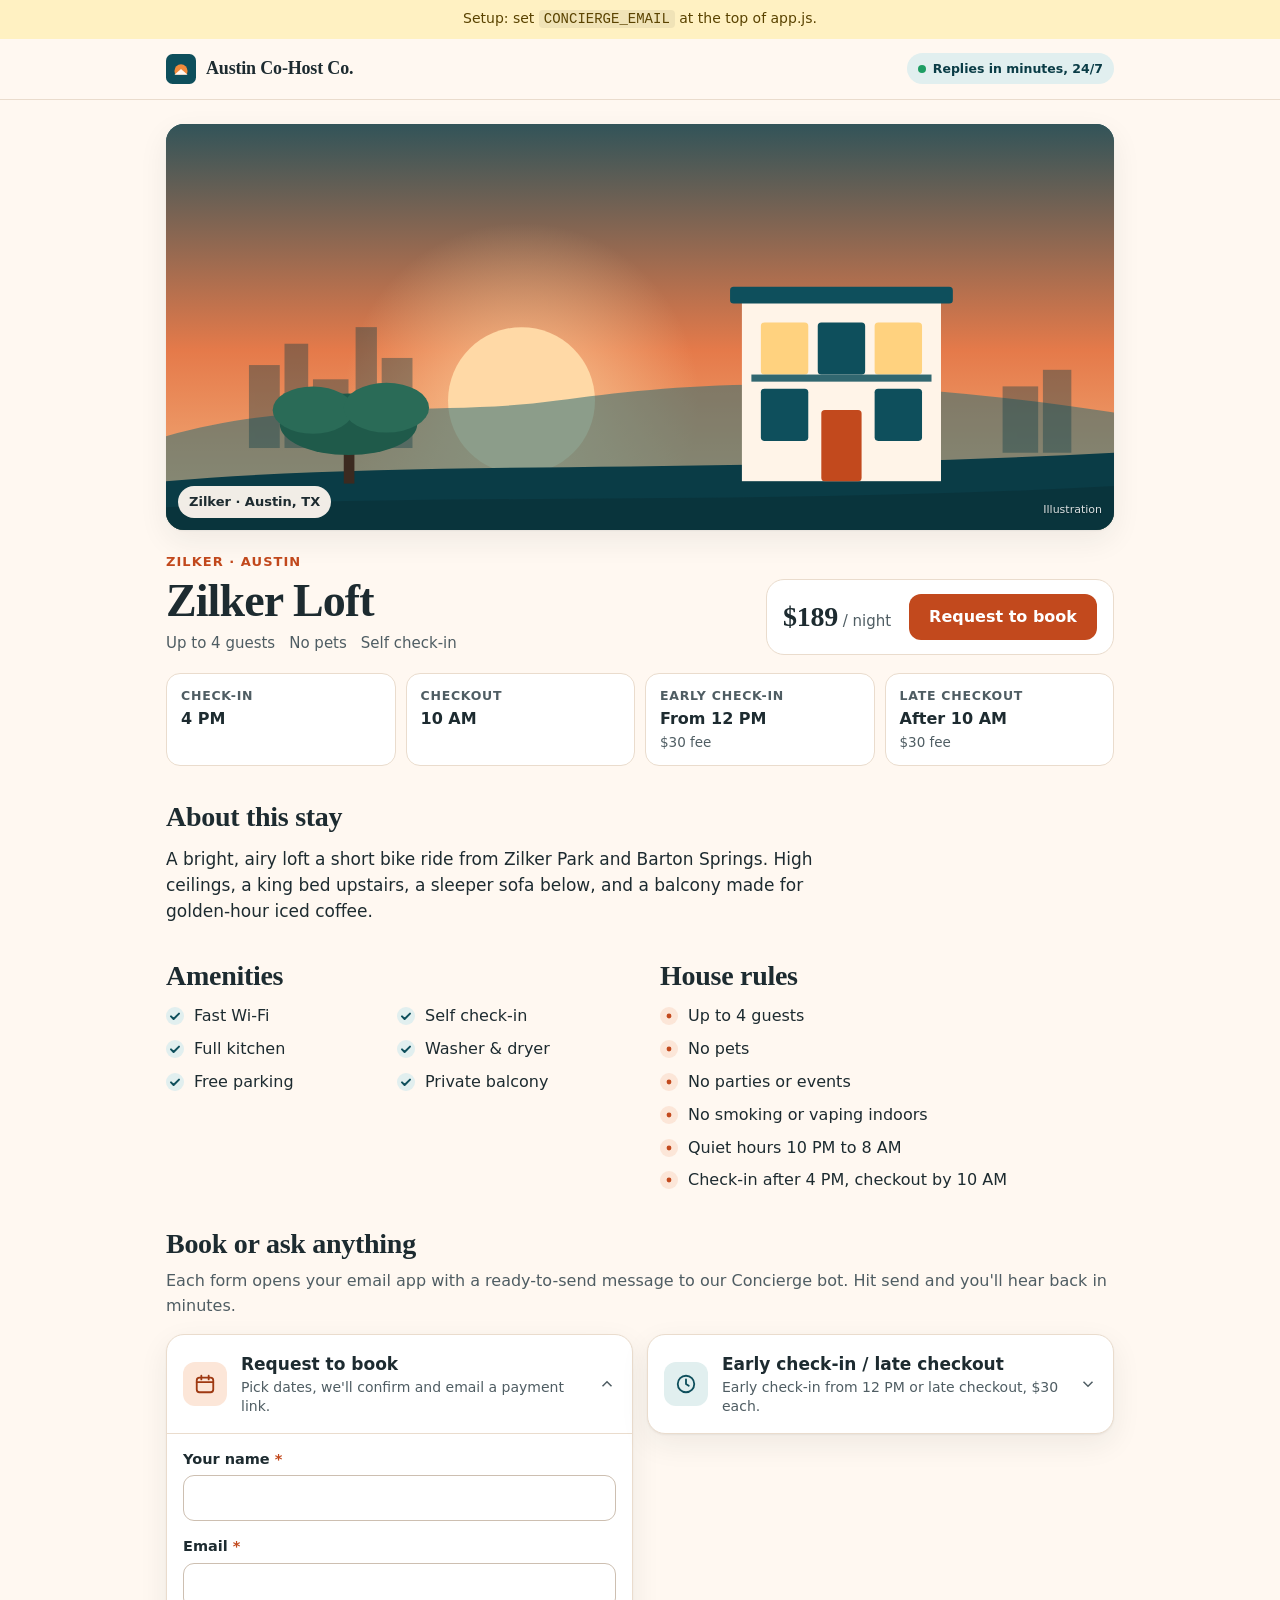
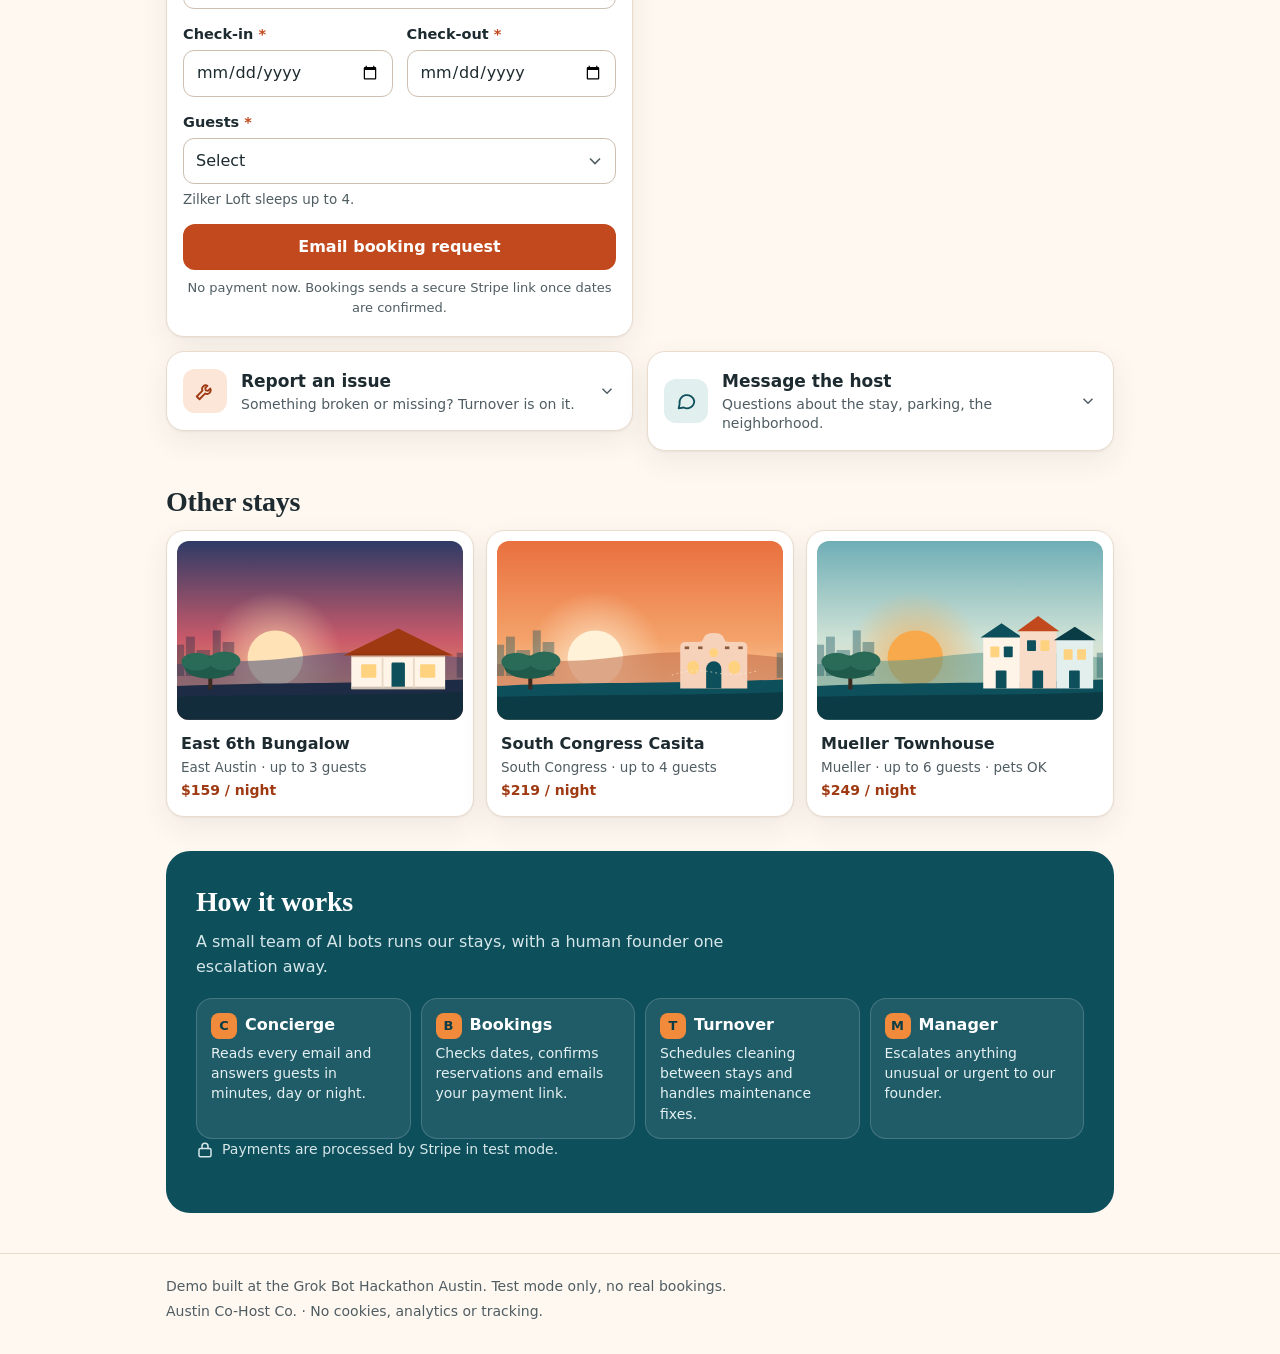
==== index.html @ 4f382292 "Austin Co-Host Co. booking site" ====
<!doctype html>
<html lang="en">
<head>
<meta charset="utf-8">
<meta name="viewport" content="width=device-width, initial-scale=1, viewport-fit=cover">
<title>Austin Co-Host Co.</title>
<meta name="description" content="Book a short-term stay in Austin directly with Austin Co-Host Co. Our bots reply in minutes, 24/7.">
<meta name="theme-color" content="#0E4F5C">
<meta name="referrer" content="no-referrer">
<link rel="icon" href="data:image/svg+xml,%3Csvg xmlns='http://www.w3.org/2000/svg' viewBox='0 0 64 64'%3E%3Crect width='64' height='64' rx='14' fill='%230E4F5C'/%3E%3Ccircle cx='32' cy='36' r='14' fill='%23F28A3B'/%3E%3Cpath d='M12 44h40v8H12z' fill='%230E4F5C'/%3E%3Cpath d='M18 44l14-12 14 12z' fill='%23FFF8F1'/%3E%3C/svg%3E">
<link rel="stylesheet" href="styles.css">
</head>
<body>
<a class="skip" href="#actions">Skip to booking forms</a>
<div id="setup-banner" class="setup" hidden></div>

<header class="site-header">
  <div class="wrap">
    <a class="brand" href="./" aria-label="Austin Co-Host Co. home">
      <svg width="30" height="30" viewBox="0 0 64 64" aria-hidden="true"><rect width="64" height="64" rx="14" fill="#0E4F5C"/><circle cx="32" cy="36" r="14" fill="#F28A3B"/><path d="M12 44h40v8H12z" fill="#0E4F5C"/><path d="M18 44l14-12 14 12z" fill="#FFF8F1"/></svg>
      <span class="brand-name" data-brand>Austin Co-Host Co.</span>
    </a>
    <span class="badge"><span class="dot" aria-hidden="true"></span>Replies in minutes, 24/7</span>
  </div>
</header>

<main id="main" class="wrap">
  <noscript><p class="setup">This booking site needs JavaScript to build your email. You can also email the Concierge directly.</p></noscript>

  <div class="hero" id="hero"></div>

  <div class="listing-head">
    <div>
      <p class="eyebrow" id="eyebrow"></p>
      <h1 id="title"></h1>
      <ul class="meta" id="meta"></ul>
    </div>
    <div class="price-row">
      <span class="price"><strong id="price"></strong> / night</span>
      <a class="btn btn-primary" href="#book" data-open="book">Request to book</a>
    </div>
  </div>

  <dl class="facts" id="facts"></dl>

  <section aria-labelledby="about-h">
    <h2 id="about-h">About this stay</h2>
    <p class="lede" id="description"></p>
  </section>

  <section class="two-col">
    <div>
      <h2>Amenities</h2>
      <ul class="ticks amenities" id="amenities"></ul>
    </div>
    <div>
      <h2>House rules</h2>
      <ul class="ticks rules" id="rules"></ul>
    </div>
  </section>

  <section id="actions" aria-labelledby="actions-h">
    <h2 id="actions-h">Book or ask anything</h2>
    <p class="actions-intro">Each form opens your email app with a ready-to-send message to our Concierge bot. Hit send and you'll hear back in minutes.</p>

    <div class="actions">
      <!-- a. Request to book -->
      <details class="card" id="book" open>
        <summary>
          <span class="card-icon" aria-hidden="true"><svg width="22" height="22" viewBox="0 0 24 24" fill="none" stroke="currentColor" stroke-width="2" stroke-linecap="round" stroke-linejoin="round"><rect x="3" y="5" width="18" height="16" rx="3"/><path d="M3 10h18M8 3v4M16 3v4"/></svg></span>
          <span><span class="card-title">Request to book</span><span class="card-sub">Pick dates, we'll confirm and email a payment link.</span></span>
          <svg class="chev" width="18" height="18" viewBox="0 0 24 24" fill="none" stroke="currentColor" stroke-width="2" aria-hidden="true"><path d="M6 9l6 6 6-6"/></svg>
        </summary>
        <div class="card-body">
          <form id="form-book" novalidate data-kind="book">
            <div class="field">
              <label for="book-name">Your name <span class="req" aria-hidden="true">*</span></label>
              <input id="book-name" name="name" type="text" autocomplete="name" maxlength="80" required aria-describedby="book-name-err">
              <p class="error" id="book-name-err" aria-live="polite"></p>
            </div>
            <div class="field">
              <label for="book-email">Email <span class="req" aria-hidden="true">*</span></label>
              <input id="book-email" name="email" type="email" autocomplete="email" inputmode="email" maxlength="120" required aria-describedby="book-email-err">
              <p class="error" id="book-email-err" aria-live="polite"></p>
            </div>
            <div class="row">
              <div class="field">
                <label for="book-in">Check-in <span class="req" aria-hidden="true">*</span></label>
                <input id="book-in" name="checkin" type="date" required aria-describedby="book-in-err">
                <p class="error" id="book-in-err" aria-live="polite"></p>
              </div>
              <div class="field">
                <label for="book-out">Check-out <span class="req" aria-hidden="true">*</span></label>
                <input id="book-out" name="checkout" type="date" required aria-describedby="book-out-err">
                <p class="error" id="book-out-err" aria-live="polite"></p>
              </div>
            </div>
            <div class="field">
              <label for="book-guests">Guests <span class="req" aria-hidden="true">*</span></label>
              <select id="book-guests" name="guests" required aria-describedby="book-guests-hint book-guests-err"></select>
              <p class="hint" id="book-guests-hint"></p>
              <p class="error" id="book-guests-err" aria-live="polite"></p>
            </div>
            <p class="estimate" id="book-estimate" aria-live="polite"></p>
            <div class="form-foot">
              <button class="btn btn-primary" type="submit">Email booking request</button>
              <p class="small-print">No payment now. Bookings sends a secure Stripe link once dates are confirmed.</p>
            </div>
          </form>
        </div>
      </details>

      <!-- b. Early check-in / late checkout -->
      <details class="card" id="times">
        <summary>
          <span class="card-icon teal" aria-hidden="true"><svg width="22" height="22" viewBox="0 0 24 24" fill="none" stroke="currentColor" stroke-width="2" stroke-linecap="round" stroke-linejoin="round"><circle cx="12" cy="12" r="9"/><path d="M12 7v5l3 2"/></svg></span>
          <span><span class="card-title">Early check-in / late checkout</span><span class="card-sub" id="times-sub">Arrive early or leave late for a small fee.</span></span>
          <svg class="chev" width="18" height="18" viewBox="0 0 24 24" fill="none" stroke="currentColor" stroke-width="2" aria-hidden="true"><path d="M6 9l6 6 6-6"/></svg>
        </summary>
        <div class="card-body">
          <form id="form-times" novalidate data-kind="times">
            <div class="field">
              <label for="times-name">Your name <span class="req" aria-hidden="true">*</span></label>
              <input id="times-name" name="name" type="text" autocomplete="name" maxlength="80" required aria-describedby="times-name-err">
              <p class="error" id="times-name-err" aria-live="polite"></p>
            </div>
            <div class="field">
              <label for="times-email">Email <span class="req" aria-hidden="true">*</span></label>
              <input id="times-email" name="email" type="email" autocomplete="email" inputmode="email" maxlength="120" required aria-describedby="times-email-err">
              <p class="error" id="times-email-err" aria-live="polite"></p>
            </div>
            <fieldset id="times-type" aria-describedby="times-type-err">
              <legend>Request <span class="req" aria-hidden="true">*</span></legend>
              <div class="choices">
                <label class="choice"><input type="radio" name="type" value="early"><span>Early check-in</span></label>
                <label class="choice"><input type="radio" name="type" value="late"><span>Late checkout</span></label>
              </div>
              <p class="error" id="times-type-err" aria-live="polite"></p>
            </fieldset>
            <div class="row">
              <div class="field">
                <label for="times-date">Date <span class="req" aria-hidden="true">*</span></label>
                <input id="times-date" name="date" type="date" required aria-describedby="times-date-err">
                <p class="error" id="times-date-err" aria-live="polite"></p>
              </div>
              <div class="field">
                <label for="times-time">Desired time <span class="req" aria-hidden="true">*</span></label>
                <input id="times-time" name="time" type="time" step="900" required aria-describedby="times-time-hint times-time-err">
                <p class="error" id="times-time-err" aria-live="polite"></p>
              </div>
            </div>
            <p class="hint" id="times-time-hint"></p>
            <div class="form-foot">
              <button class="btn btn-primary" type="submit">Email time request</button>
            </div>
          </form>
        </div>
      </details>

      <!-- c. Report an issue -->
      <details class="card" id="issue">
        <summary>
          <span class="card-icon" aria-hidden="true"><svg width="22" height="22" viewBox="0 0 24 24" fill="none" stroke="currentColor" stroke-width="2" stroke-linecap="round" stroke-linejoin="round"><path d="M14.7 6.3a4 4 0 0 0-5.4 5.4L3 18l3 3 6.3-6.3a4 4 0 0 0 5.4-5.4l-2.5 2.5-2.4-.6-.6-2.4z"/></svg></span>
          <span><span class="card-title">Report an issue</span><span class="card-sub">Something broken or missing? Turnover is on it.</span></span>
          <svg class="chev" width="18" height="18" viewBox="0 0 24 24" fill="none" stroke="currentColor" stroke-width="2" aria-hidden="true"><path d="M6 9l6 6 6-6"/></svg>
        </summary>
        <div class="card-body">
          <form id="form-issue" novalidate data-kind="issue">
            <div class="field">
              <label for="issue-name">Your name <span class="req" aria-hidden="true">*</span></label>
              <input id="issue-name" name="name" type="text" autocomplete="name" maxlength="80" required aria-describedby="issue-name-err">
              <p class="error" id="issue-name-err" aria-live="polite"></p>
            </div>
            <div class="field">
              <label for="issue-email">Email <span class="req" aria-hidden="true">*</span></label>
              <input id="issue-email" name="email" type="email" autocomplete="email" inputmode="email" maxlength="120" required aria-describedby="issue-email-err">
              <p class="error" id="issue-email-err" aria-live="polite"></p>
            </div>
            <div class="field">
              <label for="issue-what">What's wrong? <span class="req" aria-hidden="true">*</span></label>
              <textarea id="issue-what" name="what" maxlength="800" required aria-describedby="issue-what-err"></textarea>
              <p class="error" id="issue-what-err" aria-live="polite"></p>
            </div>
            <fieldset id="issue-urgent" aria-describedby="issue-urgent-hint issue-urgent-err">
              <legend>Is it urgent? <span class="req" aria-hidden="true">*</span></legend>
              <div class="choices">
                <label class="choice"><input type="radio" name="urgent" value="Yes"><span>Yes, urgent</span></label>
                <label class="choice"><input type="radio" name="urgent" value="No"><span>No, it can wait</span></label>
              </div>
              <p class="hint" id="issue-urgent-hint">Urgent issues are escalated to a human right away. For emergencies, call 911.</p>
              <p class="error" id="issue-urgent-err" aria-live="polite"></p>
            </fieldset>
            <div class="form-foot">
              <button class="btn btn-primary" type="submit">Email issue report</button>
            </div>
          </form>
        </div>
      </details>

      <!-- d. Message the host -->
      <details class="card" id="message">
        <summary>
          <span class="card-icon teal" aria-hidden="true"><svg width="22" height="22" viewBox="0 0 24 24" fill="none" stroke="currentColor" stroke-width="2" stroke-linecap="round" stroke-linejoin="round"><path d="M21 12a8 8 0 0 1-11.6 7.1L4 20l1-4.6A8 8 0 1 1 21 12z"/></svg></span>
          <span><span class="card-title">Message the host</span><span class="card-sub">Questions about the stay, parking, the neighborhood.</span></span>
          <svg class="chev" width="18" height="18" viewBox="0 0 24 24" fill="none" stroke="currentColor" stroke-width="2" aria-hidden="true"><path d="M6 9l6 6 6-6"/></svg>
        </summary>
        <div class="card-body">
          <form id="form-message" novalidate data-kind="message">
            <div class="field">
              <label for="msg-name">Your name <span class="req" aria-hidden="true">*</span></label>
              <input id="msg-name" name="name" type="text" autocomplete="name" maxlength="80" required aria-describedby="msg-name-err">
              <p class="error" id="msg-name-err" aria-live="polite"></p>
            </div>
            <div class="field">
              <label for="msg-email">Email <span class="req" aria-hidden="true">*</span></label>
              <input id="msg-email" name="email" type="email" autocomplete="email" inputmode="email" maxlength="120" required aria-describedby="msg-email-err">
              <p class="error" id="msg-email-err" aria-live="polite"></p>
            </div>
            <div class="field">
              <label for="msg-text">Message <span class="req" aria-hidden="true">*</span></label>
              <textarea id="msg-text" name="message" maxlength="800" required aria-describedby="msg-text-err"></textarea>
              <p class="error" id="msg-text-err" aria-live="polite"></p>
            </div>
            <div class="form-foot">
              <button class="btn btn-primary" type="submit">Email the host</button>
            </div>
          </form>
        </div>
      </details>
    </div>
  </section>

  <section aria-labelledby="stays-h">
    <h2 id="stays-h">Other stays</h2>
    <div class="stays" id="stays"></div>
  </section>

  <section class="how" aria-labelledby="how-h">
    <h2 id="how-h">How it works</h2>
    <p>A small team of AI bots runs our stays, with a human founder one escalation away.</p>
    <div class="bots">
      <div class="bot"><div class="bot-name"><i aria-hidden="true">C</i>Concierge</div><p>Reads every email and answers guests in minutes, day or night.</p></div>
      <div class="bot"><div class="bot-name"><i aria-hidden="true">B</i>Bookings</div><p>Checks dates, confirms reservations and emails your payment link.</p></div>
      <div class="bot"><div class="bot-name"><i aria-hidden="true">T</i>Turnover</div><p>Schedules cleaning between stays and handles maintenance fixes.</p></div>
      <div class="bot"><div class="bot-name"><i aria-hidden="true">M</i>Manager</div><p>Escalates anything unusual or urgent to our founder.</p></div>
    </div>
    <p class="stripe-note"><svg width="18" height="18" viewBox="0 0 24 24" fill="none" stroke="currentColor" stroke-width="2" stroke-linecap="round" aria-hidden="true"><rect x="4" y="10" width="16" height="11" rx="2"/><path d="M8 10V7a4 4 0 0 1 8 0v3"/></svg>Payments are processed by Stripe in test mode.</p>
  </section>
</main>

<footer>
  <div class="wrap">
    <p>Demo built at the Grok Bot Hackathon Austin. Test mode only, no real bookings.</p>
    <p><span data-brand>Austin Co-Host Co.</span> · No cookies, analytics or tracking.</p>
  </div>
</footer>

<script src="app.js"></script>
</body>
</html>
---- styles.css ----
:root {
  --cream: #FFF8F1;
  --paper: #FFFFFF;
  --ink: #1D2B30;
  --muted: #4F5D63;
  --line: #EADCCD;
  --orange: #C2491D;
  --orange-700: #9E3912;
  --orange-soft: #FCE6D8;
  --sun: #F28A3B;
  --teal: #0E4F5C;
  --teal-700: #0A3C46;
  --teal-soft: #E1EFEF;
  --ok: #1E7A4C;
  --err: #B3261E;
  --radius: 18px;
  --shadow: 0 1px 2px rgba(29,43,48,.06), 0 10px 30px rgba(29,43,48,.07);
  --serif: ui-serif, "Iowan Old Style", "Palatino Linotype", Palatino, Georgia, serif;
  --sans: system-ui, -apple-system, "Segoe UI", Roboto, "Helvetica Neue", Arial, sans-serif;
  color-scheme: light;
}
* { box-sizing: border-box; }
[hidden] { display: none !important; }
html { -webkit-text-size-adjust: 100%; scroll-behavior: smooth; }
@media (prefers-reduced-motion: reduce) { html { scroll-behavior: auto; } *, *::before, *::after { animation: none !important; transition: none !important; } }
body { margin: 0; background: var(--cream); color: var(--ink); font: 16px/1.55 var(--sans); }
a { color: var(--teal); text-underline-offset: 3px; }
a:hover { color: var(--teal-700); }
:focus-visible { outline: 3px solid var(--sun); outline-offset: 2px; border-radius: 6px; }
.wrap { max-width: 980px; margin: 0 auto; padding: 0 16px; }
.sr-only { position: absolute; width: 1px; height: 1px; padding: 0; margin: -1px; overflow: hidden; clip: rect(0,0,0,0); white-space: nowrap; border: 0; }
.skip { position: absolute; left: 12px; top: -60px; background: var(--teal); color: #fff; padding: 10px 14px; border-radius: 10px; z-index: 50; }
.skip:focus { top: 12px; color: #fff; }

/* Setup banner (only shows while CONCIERGE_EMAIL is the placeholder) */
.setup { background: #FFF1C2; color: #5A4300; font-size: 14px; padding: 8px 16px; text-align: center; }
.setup code { background: rgba(0,0,0,.06); padding: 1px 5px; border-radius: 4px; }

/* Header */
.site-header { position: sticky; top: 0; z-index: 20; background: rgba(255,248,241,.92); backdrop-filter: saturate(1.4) blur(10px); -webkit-backdrop-filter: saturate(1.4) blur(10px); border-bottom: 1px solid var(--line); }
.site-header .wrap { display: flex; align-items: center; justify-content: space-between; gap: 12px; min-height: 60px; }
.brand { display: flex; align-items: center; gap: 10px; text-decoration: none; color: var(--ink); font-family: var(--serif); font-weight: 700; font-size: 18px; letter-spacing: -.01em; }
.brand svg { flex: none; }
.badge { display: inline-flex; align-items: center; gap: 7px; white-space: nowrap; font-size: 12.5px; font-weight: 600; color: var(--teal-700); background: var(--teal-soft); border-radius: 999px; padding: 6px 11px; }
.badge .dot { width: 8px; height: 8px; border-radius: 50%; background: #1E9E63; box-shadow: 0 0 0 0 rgba(30,158,99,.5); animation: pulse 2s infinite; }
@keyframes pulse { 0% { box-shadow: 0 0 0 0 rgba(30,158,99,.5); } 70% { box-shadow: 0 0 0 7px rgba(30,158,99,0); } 100% { box-shadow: 0 0 0 0 rgba(30,158,99,0); } }
@media (max-width: 370px) { .brand-name { font-size: 16px; } .badge { font-size: 11.5px; padding: 5px 9px; } }
.brand-name { white-space: nowrap; }
@media (max-width: 420px) { .site-header .wrap { gap: 8px; } .brand { gap: 8px; font-size: 16px; } .brand svg { width: 26px; height: 26px; } .badge { font-size: 11.5px; padding: 5px 9px; gap: 6px; } }
@media (max-width: 350px) { .badge .dot { display: none; } .brand svg { display: none; } }

/* Hero */
.hero { margin-top: 16px; position: relative; border-radius: var(--radius); overflow: hidden; box-shadow: var(--shadow); aspect-ratio: 16 / 10; background: var(--teal); }
.hero svg { display: block; width: 100%; height: 100%; }
.hero-chip { position: absolute; left: 12px; bottom: 12px; background: rgba(255,248,241,.94); color: var(--ink); font-size: 13px; font-weight: 600; padding: 6px 11px; border-radius: 999px; }
.hero-note { position: absolute; right: 12px; bottom: 12px; color: #fff; font-size: 11px; opacity: .85; text-shadow: 0 1px 2px rgba(0,0,0,.4); }
@media (min-width: 760px) { .hero { aspect-ratio: 21 / 9; margin-top: 24px; } }

/* Listing */
.listing-head { display: grid; gap: 14px; margin: 22px 0 8px; }
.eyebrow { color: var(--orange); font-weight: 700; font-size: 13px; letter-spacing: .08em; text-transform: uppercase; margin: 0; }
h1 { font-family: var(--serif); font-size: clamp(30px, 7.2vw, 46px); line-height: 1.08; letter-spacing: -.02em; margin: 4px 0 6px; }
.meta { display: flex; flex-wrap: wrap; gap: 6px 14px; color: var(--muted); margin: 0; padding: 0; list-style: none; font-size: 15px; }
.meta li { display: inline-flex; align-items: center; gap: 6px; }
.price-row { display: flex; align-items: center; justify-content: space-between; gap: 12px; flex-wrap: wrap; background: var(--paper); border: 1px solid var(--line); border-radius: var(--radius); padding: 14px 16px; }
.price { font-size: 15px; color: var(--muted); }
.price strong { font-family: var(--serif); font-size: 28px; color: var(--ink); letter-spacing: -.01em; }
@media (min-width: 760px) { .listing-head { grid-template-columns: 1fr auto; align-items: end; } .price-row { gap: 18px; } }

.btn { display: inline-flex; align-items: center; justify-content: center; gap: 8px; min-height: 46px; padding: 0 18px; border-radius: 12px; border: 2px solid transparent; font: 600 16px/1 var(--sans); cursor: pointer; text-decoration: none; transition: transform .08s ease, background .15s ease; }
.btn:active { transform: translateY(1px); }
.btn-primary { background: var(--orange); color: #fff; }
.btn-primary:hover { background: var(--orange-700); color: #fff; }
.btn-teal { background: var(--teal); color: #fff; }
.btn-teal:hover { background: var(--teal-700); color: #fff; }
.btn-ghost { background: transparent; color: var(--teal); border-color: var(--teal); }
.btn-ghost:hover { background: var(--teal-soft); color: var(--teal-700); }
.btn-sm { min-height: 40px; font-size: 14.5px; padding: 0 14px; }

section { margin: 34px 0; }
h2 { font-family: var(--serif); font-size: clamp(22px, 5vw, 28px); letter-spacing: -.01em; line-height: 1.2; margin: 0 0 12px; }
.lede { font-size: 17px; margin: 0; max-width: 62ch; }

.facts { display: grid; grid-template-columns: repeat(2, minmax(0,1fr)); gap: 10px; margin: 18px 0 0; padding: 0; }
.fact { background: var(--paper); border: 1px solid var(--line); border-radius: 14px; padding: 12px 14px; }
.fact dt { font-size: 12.5px; color: var(--muted); text-transform: uppercase; letter-spacing: .06em; font-weight: 600; }
.fact dd { margin: 2px 0 0; font-weight: 700; font-size: 16px; }
.fact dd small { display: block; font-weight: 500; color: var(--muted); font-size: 13.5px; }
@media (min-width: 760px) { .facts { grid-template-columns: repeat(4, minmax(0,1fr)); } }

.two-col { display: grid; gap: 28px; }
@media (min-width: 760px) { .two-col { grid-template-columns: 1fr 1fr; gap: 40px; } }
.ticks { list-style: none; margin: 0; padding: 0; display: grid; gap: 8px; }
.ticks.amenities { grid-template-columns: 1fr 1fr; }
.ticks li { display: flex; gap: 10px; align-items: flex-start; }
.ticks li::before { content: ""; flex: none; width: 18px; height: 18px; margin-top: 3px; border-radius: 50%; background: var(--teal-soft) url("data:image/svg+xml,%3Csvg xmlns='http://www.w3.org/2000/svg' viewBox='0 0 18 18'%3E%3Cpath d='M5 9.4l2.6 2.6L13 6.6' fill='none' stroke='%230E4F5C' stroke-width='2' stroke-linecap='round' stroke-linejoin='round'/%3E%3C/svg%3E") center/18px no-repeat; }
.ticks.rules li::before { background: var(--orange-soft) url("data:image/svg+xml,%3Csvg xmlns='http://www.w3.org/2000/svg' viewBox='0 0 18 18'%3E%3Ccircle cx='9' cy='9' r='2.4' fill='%23C2491D'/%3E%3C/svg%3E") center/18px no-repeat; }

/* Action cards */
.actions-intro { margin: -4px 0 16px; color: var(--muted); }
.actions { display: grid; gap: 14px; align-items: start; }
@media (min-width: 760px) { .actions { grid-template-columns: 1fr 1fr; } }
.card { background: var(--paper); border: 1px solid var(--line); border-radius: var(--radius); box-shadow: var(--shadow); }
details.card > summary { list-style: none; cursor: pointer; display: flex; gap: 14px; align-items: center; padding: 16px; border-radius: var(--radius); }
details.card > summary::-webkit-details-marker { display: none; }
.card-icon { flex: none; width: 44px; height: 44px; border-radius: 12px; display: grid; place-items: center; background: var(--orange-soft); color: var(--orange-700); }
.card-icon.teal { background: var(--teal-soft); color: var(--teal); }
.card-title { display: block; font-weight: 700; font-size: 17px; }
.card-sub { display: block; color: var(--muted); font-size: 14px; line-height: 1.4; }
.chev { margin-left: auto; flex: none; transition: transform .2s ease; color: var(--muted); }
details[open] > summary .chev { transform: rotate(180deg); }
.card-body { padding: 0 16px 18px; }
details[open] > summary { border-bottom: 1px solid var(--line); border-bottom-left-radius: 0; border-bottom-right-radius: 0; margin-bottom: 14px; }

form { display: grid; gap: 14px; }
.row { display: grid; gap: 14px; grid-template-columns: 1fr 1fr; }
.field { display: grid; gap: 5px; min-width: 0; }
label, legend { font-weight: 600; font-size: 14.5px; }
.req { color: var(--orange); }
input[type=text], input[type=email], input[type=date], input[type=time], select, textarea {
  width: 100%; min-height: 46px; font: 16px/1.4 var(--sans); color: var(--ink); background: #fff;
  border: 1.5px solid #CDBFB1; border-radius: 11px; padding: 10px 12px; appearance: none; -webkit-appearance: none;
}
input[type=date], input[type=time] { min-width: 0; display: block; }
input::-webkit-date-and-time-value { text-align: left; }
select { background-image: url("data:image/svg+xml,%3Csvg xmlns='http://www.w3.org/2000/svg' viewBox='0 0 12 8'%3E%3Cpath d='M1 1.5l5 5 5-5' fill='none' stroke='%234F5D63' stroke-width='1.6'/%3E%3C/svg%3E"); background-repeat: no-repeat; background-position: right 14px center; background-size: 12px; padding-right: 36px; }
textarea { min-height: 110px; resize: vertical; }
input:focus, select:focus, textarea:focus { outline: none; border-color: var(--teal); box-shadow: 0 0 0 3px rgba(14,79,92,.18); }
[aria-invalid="true"] { border-color: var(--err) !important; }
.hint { font-size: 13.5px; color: var(--muted); margin: 0; }
.error { font-size: 13.5px; color: var(--err); font-weight: 600; margin: 0; }
.error:empty { display: none; }
fieldset { border: 0; padding: 0; margin: 0; min-width: 0; display: grid; gap: 6px; }
.choices { display: flex; gap: 8px; flex-wrap: wrap; }
.choice { position: relative; }
.choice input { position: absolute; opacity: 0; width: 1px; height: 1px; }
.choice span { display: inline-flex; align-items: center; min-height: 44px; padding: 0 16px; border-radius: 11px; border: 1.5px solid #CDBFB1; background: #fff; font-weight: 600; font-size: 15px; cursor: pointer; }
.choice input:checked + span { border-color: var(--teal); background: var(--teal-soft); color: var(--teal-700); box-shadow: inset 0 0 0 1px var(--teal); }
.choice input:focus-visible + span { outline: 3px solid var(--sun); outline-offset: 2px; }
fieldset[aria-invalid="true"] .choice span { border-color: var(--err); }
.estimate { font-size: 14.5px; background: var(--cream); border-radius: 10px; padding: 10px 12px; margin: 0; }
.estimate:empty { display: none; }
.form-foot { display: grid; gap: 8px; }
.form-foot .btn { width: 100%; }
.small-print { font-size: 13px; color: var(--muted); margin: 0; text-align: center; }

/* Confirmation */
.confirm { display: grid; gap: 12px; scroll-margin-top: 80px; }
.confirm h3 { font-family: var(--serif); font-size: 21px; margin: 0; display: flex; gap: 10px; align-items: center; }
.confirm h3:focus { outline: none; }
.confirm .okdot { width: 28px; height: 28px; flex: none; border-radius: 50%; background: #E3F3EA; color: var(--ok); display: grid; place-items: center; }
.confirm p { margin: 0; }
.to-line { display: flex; flex-wrap: wrap; align-items: center; gap: 8px; background: var(--teal-soft); border-radius: 12px; padding: 10px 12px; }
.to-line strong { word-break: break-all; }
.msg { margin: 0; background: #FBF7F2; border: 1px dashed #CDBFB1; border-radius: 12px; padding: 12px; font: 13.5px/1.5 ui-monospace, SFMono-Regular, Menlo, Consolas, monospace; white-space: pre-wrap; word-break: break-word; max-height: 300px; overflow: auto; }
.btn-row { display: flex; flex-wrap: wrap; gap: 8px; }
.status { font-size: 14px; color: var(--ok); font-weight: 600; min-height: 1px; margin: 0; }

/* Other stays */
.stays { display: grid; gap: 12px; }
@media (min-width: 640px) { .stays { grid-template-columns: repeat(3, 1fr); } }
.stay { display: grid; grid-template-columns: 96px 1fr; gap: 12px; align-items: center; text-decoration: none; color: var(--ink); padding: 10px; }
.stay:hover { color: var(--ink); border-color: #D8C6B4; transform: translateY(-1px); }
.stay { transition: transform .12s ease, border-color .12s ease; }
.stay-art { border-radius: 12px; overflow: hidden; aspect-ratio: 4 / 3; }
.stay-art svg { display: block; width: 100%; height: 100%; }
.stay-name { font-weight: 700; display: block; }
.stay-meta { font-size: 13.5px; color: var(--muted); display: block; }
.stay-price { font-size: 14px; font-weight: 600; color: var(--orange-700); display: block; margin-top: 2px; }
@media (min-width: 640px) { .stay { grid-template-columns: 1fr; padding: 10px 10px 14px; } .stay-art { aspect-ratio: 16 / 10; } .stay-text { padding: 0 4px; } }

/* How it works */
.how { background: var(--teal); color: #fff; border-radius: 24px; padding: 26px 18px; }
.how h2 { color: #fff; }
.how > p { margin: 0 0 18px; color: #D5E7E9; max-width: 60ch; }
.bots { display: grid; gap: 10px; grid-template-columns: repeat(2, minmax(0,1fr)); }
@media (max-width: 340px) { .bots { grid-template-columns: 1fr; } }
@media (min-width: 760px) { .bots { grid-template-columns: repeat(4, 1fr); } .how { padding: 34px 30px; } }
.bot { min-width: 0; overflow-wrap: break-word; background: rgba(255,255,255,.08); border: 1px solid rgba(255,255,255,.16); border-radius: 16px; padding: 14px; }
.bot-name { display: flex; align-items: center; gap: 8px; font-weight: 700; margin-bottom: 4px; }
.bot-name i { width: 26px; height: 26px; border-radius: 8px; display: grid; place-items: center; background: var(--sun); color: var(--teal-700); font-style: normal; font-size: 13px; font-weight: 800; }
.bot p { margin: 0; font-size: 14px; line-height: 1.45; color: #E4F0F1; }
.stripe-note { margin: 16px 0 0; font-size: 14px; color: #fff; display: flex; align-items: center; gap: 8px; }
.stripe-note svg { flex: none; }

footer { border-top: 1px solid var(--line); margin-top: 40px; padding: 22px 0 calc(28px + env(safe-area-inset-bottom)); color: var(--muted); font-size: 14px; }
footer p { margin: 0 0 4px; }
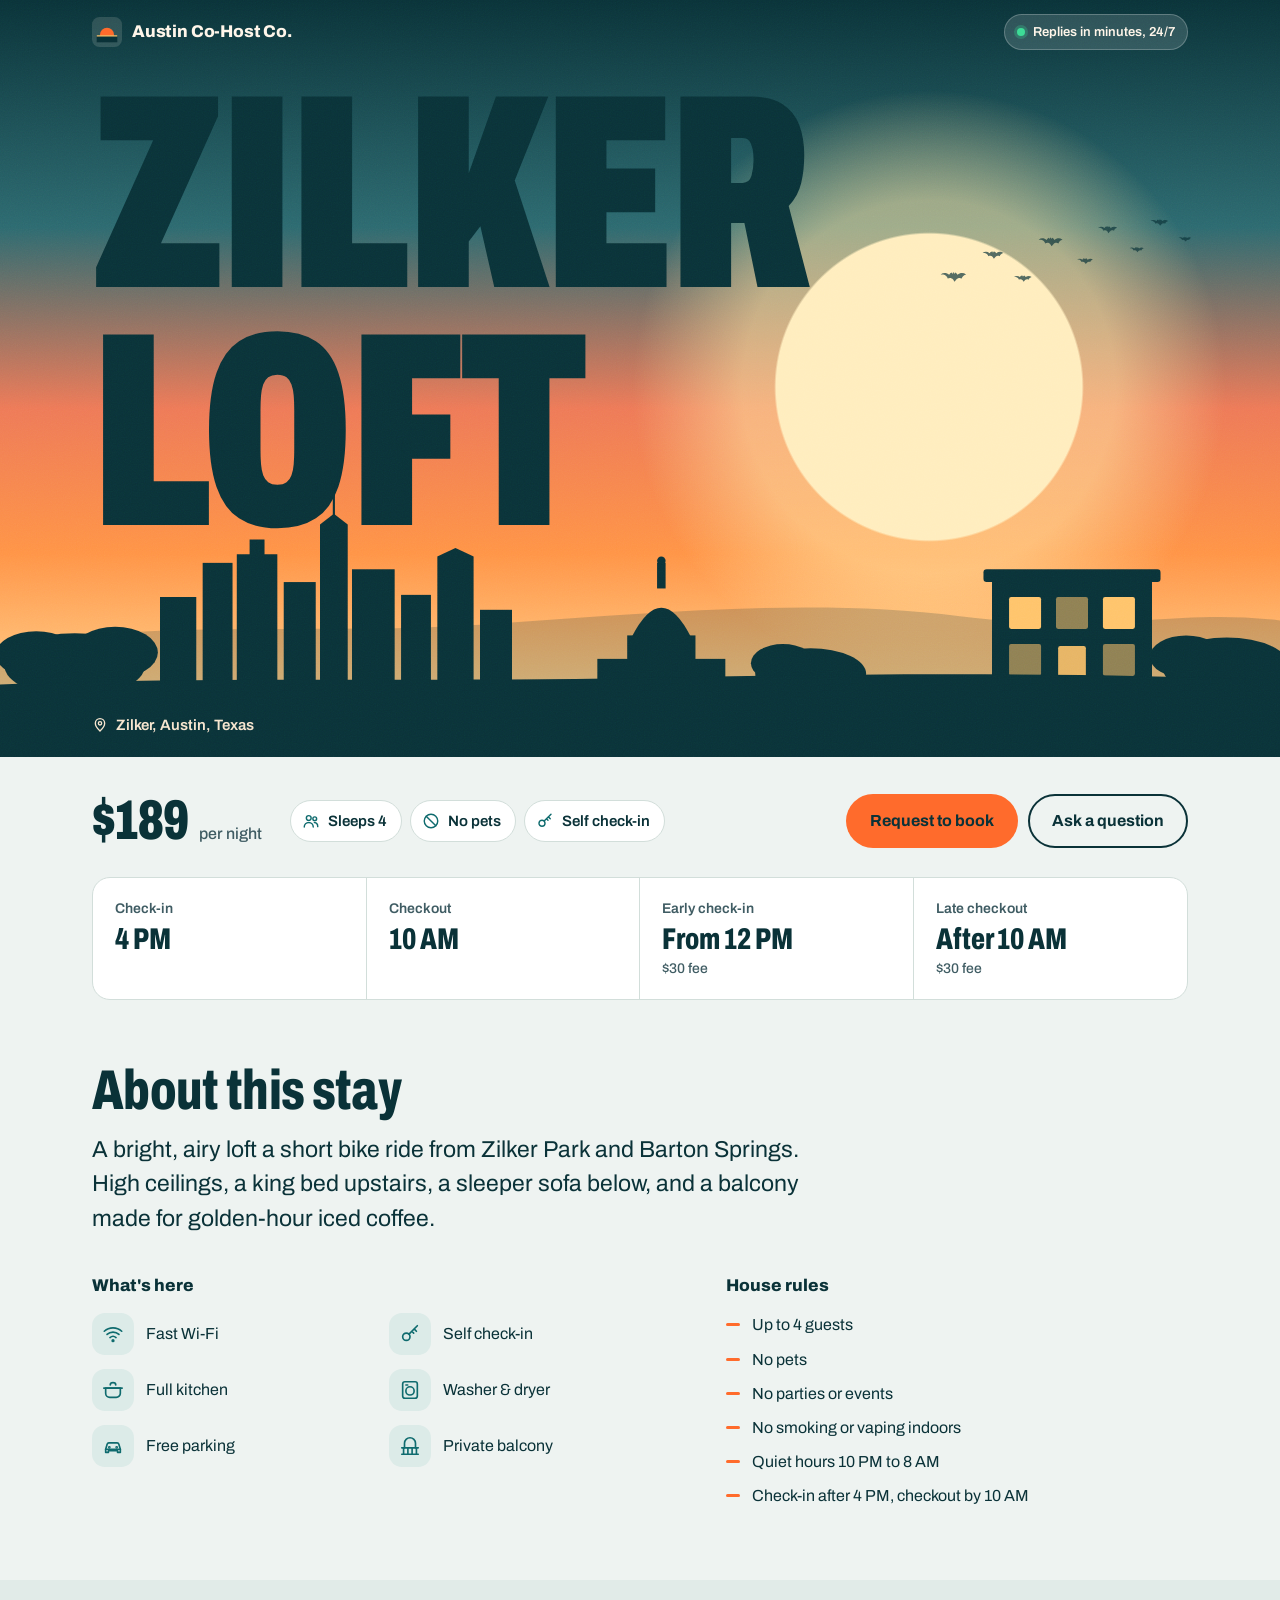
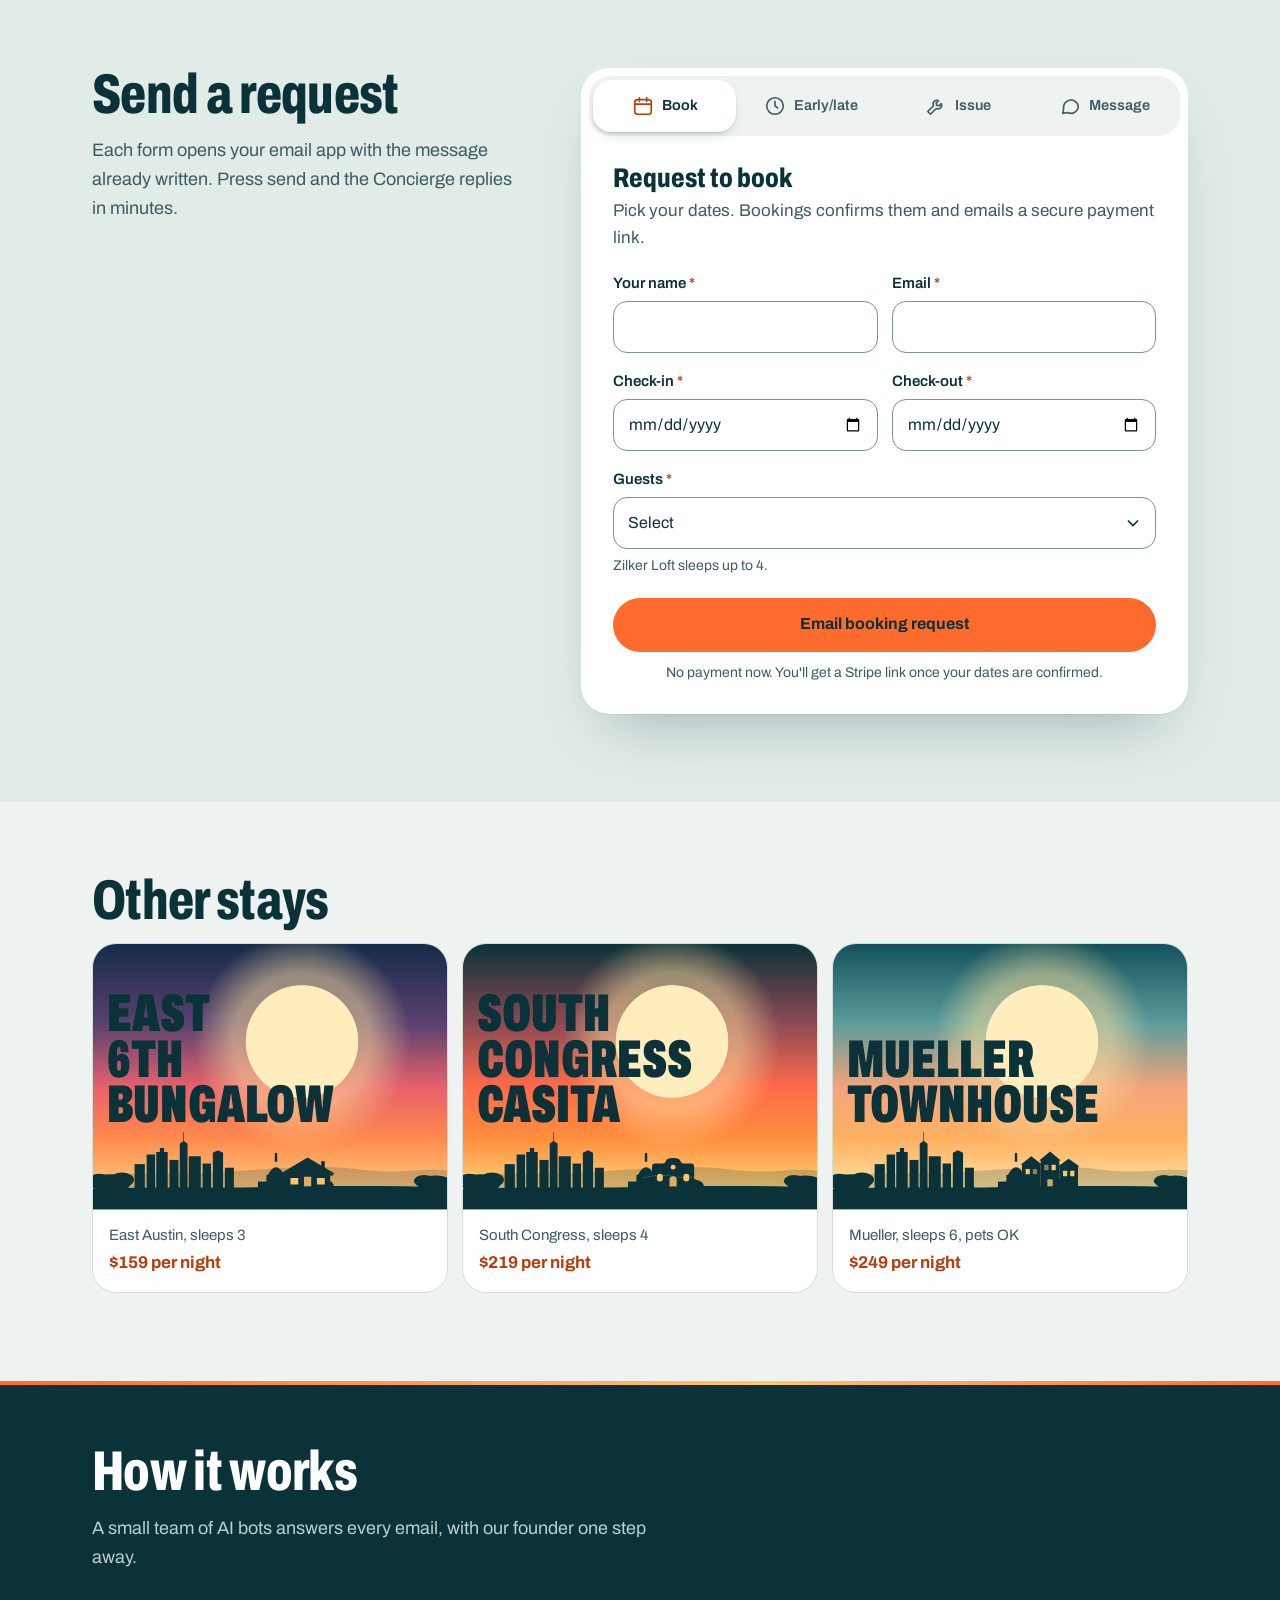
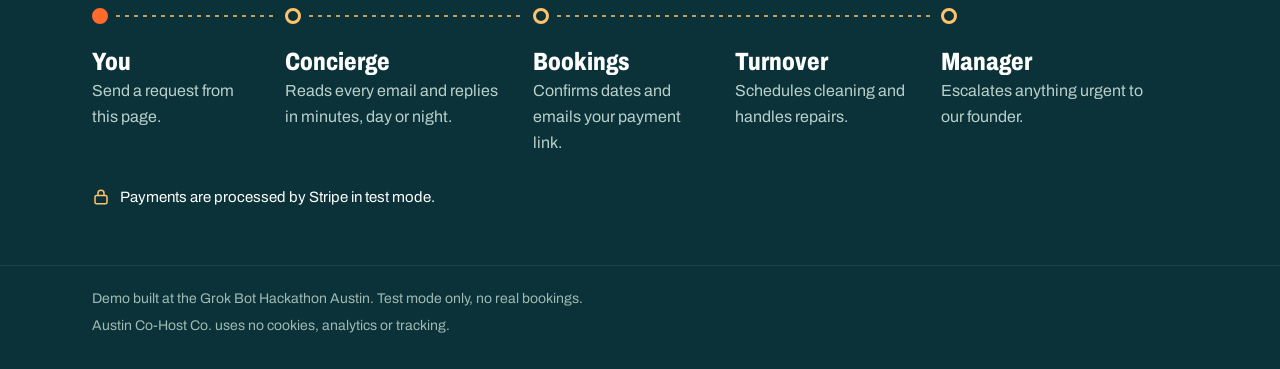
==== commit f1af16ce: "Redesign: Austin dusk look, tabbed request forms, self-hosted type - Hero sets the property name lik" ====
--- a/index.html
+++ b/index.html
@@ -5,85 +5,109 @@
 <meta name="viewport" content="width=device-width, initial-scale=1, viewport-fit=cover">
 <title>Austin Co-Host Co.</title>
 <meta name="description" content="Book a short-term stay in Austin directly with Austin Co-Host Co. Our bots reply in minutes, 24/7.">
-<meta name="theme-color" content="#0E4F5C">
+<meta name="theme-color" content="#0A3238">
 <meta name="referrer" content="no-referrer">
-<link rel="icon" href="data:image/svg+xml,%3Csvg xmlns='http://www.w3.org/2000/svg' viewBox='0 0 64 64'%3E%3Crect width='64' height='64' rx='14' fill='%230E4F5C'/%3E%3Ccircle cx='32' cy='36' r='14' fill='%23F28A3B'/%3E%3Cpath d='M12 44h40v8H12z' fill='%230E4F5C'/%3E%3Cpath d='M18 44l14-12 14 12z' fill='%23FFF8F1'/%3E%3C/svg%3E">
+<link rel="icon" href="data:image/svg+xml,%3Csvg xmlns='http://www.w3.org/2000/svg' viewBox='0 0 64 64'%3E%3Crect width='64' height='64' rx='16' fill='%230A3238'/%3E%3Ccircle cx='32' cy='38' r='15' fill='%23FF6B2C'/%3E%3Crect x='10' y='40' width='44' height='14' fill='%230A3238'/%3E%3Crect x='10' y='39' width='44' height='2.5' rx='1.2' fill='%23FFC46B'/%3E%3C/svg%3E">
+<link rel="preload" href="fonts/archivo-var.woff2" as="font" type="font/woff2" crossorigin>
 <link rel="stylesheet" href="styles.css">
 </head>
 <body>
-<a class="skip" href="#actions">Skip to booking forms</a>
+<a class="skip" href="#plan">Skip to booking forms</a>
 <div id="setup-banner" class="setup" hidden></div>
 
-<header class="site-header">
-  <div class="wrap">
+<header class="topbar" id="topbar">
+  <div class="wrap topbar-in">
     <a class="brand" href="./" aria-label="Austin Co-Host Co. home">
-      <svg width="30" height="30" viewBox="0 0 64 64" aria-hidden="true"><rect width="64" height="64" rx="14" fill="#0E4F5C"/><circle cx="32" cy="36" r="14" fill="#F28A3B"/><path d="M12 44h40v8H12z" fill="#0E4F5C"/><path d="M18 44l14-12 14 12z" fill="#FFF8F1"/></svg>
+      <svg class="brand-mark" width="30" height="30" viewBox="0 0 64 64" aria-hidden="true"><rect width="64" height="64" rx="16" fill="currentColor" opacity=".14"/><circle cx="32" cy="38" r="15" fill="#FF6B2C"/><rect x="10" y="40" width="44" height="14" fill="#0A3238"/><rect x="10" y="39" width="44" height="2.5" rx="1.2" fill="#FFC46B"/></svg>
       <span class="brand-name" data-brand>Austin Co-Host Co.</span>
     </a>
-    <span class="badge"><span class="dot" aria-hidden="true"></span>Replies in minutes, 24/7</span>
+    <span class="live"><span class="live-dot" aria-hidden="true"></span>Replies in minutes, 24/7</span>
   </div>
 </header>
 
-<main id="main" class="wrap">
-  <noscript><p class="setup">This booking site needs JavaScript to build your email. You can also email the Concierge directly.</p></noscript>
-
-  <div class="hero" id="hero"></div>
-
-  <div class="listing-head">
-    <div>
-      <p class="eyebrow" id="eyebrow"></p>
-      <h1 id="title"></h1>
-      <ul class="meta" id="meta"></ul>
-    </div>
-    <div class="price-row">
-      <span class="price"><strong id="price"></strong> / night</span>
-      <a class="btn btn-primary" href="#book" data-open="book">Request to book</a>
-    </div>
-  </div>
-
-  <dl class="facts" id="facts"></dl>
-
-  <section aria-labelledby="about-h">
+<main id="main">
+  <noscript><p class="setup">This booking site needs JavaScript to build your email.</p></noscript>
+
+  <!-- Hero: the property name set like a gig poster, sinking behind the Austin skyline at dusk -->
+  <section class="hero" id="hero" aria-labelledby="title">
+    <div class="sky" aria-hidden="true"></div>
+    <div class="sun" aria-hidden="true"></div>
+    <svg class="bats" viewBox="0 0 160 70" aria-hidden="true"><use href="#bat" x="10" y="38" width="16" height="7"/><use href="#bat" x="34" y="26" width="13" height="6"/><use href="#bat" x="52" y="40" width="11" height="5"/><use href="#bat" x="66" y="18" width="15" height="7"/><use href="#bat" x="88" y="30" width="10" height="5"/><use href="#bat" x="100" y="12" width="12" height="5"/><use href="#bat" x="118" y="24" width="9" height="4"/><use href="#bat" x="130" y="8" width="11" height="5"/><use href="#bat" x="146" y="18" width="8" height="4"/></svg>
+    <div class="wrap hero-type">
+      <h1 class="marquee" id="title"></h1>
+    </div>
+    <div class="horizon" id="horizon" aria-hidden="true"></div>
+    <p class="hero-place" id="hero-place"></p>
+    <div class="grain" aria-hidden="true"></div>
+  </section>
+
+  <section class="wrap intro" aria-label="Price and quick facts">
+    <p class="price"><span class="price-num" id="price"></span><span class="price-unit">per night</span></p>
+    <ul class="quick" id="quick"></ul>
+    <div class="cta-row">
+      <a class="btn btn-sun" href="#plan" data-tab="book">Request to book</a>
+      <a class="btn btn-line" href="#plan" data-tab="message">Ask a question</a>
+    </div>
+  </section>
+
+  <section class="wrap times" aria-label="Check-in and checkout times">
+    <dl class="times-grid" id="facts"></dl>
+  </section>
+
+  <section class="wrap about" aria-labelledby="about-h">
     <h2 id="about-h">About this stay</h2>
     <p class="lede" id="description"></p>
-  </section>
-
-  <section class="two-col">
-    <div>
-      <h2>Amenities</h2>
-      <ul class="ticks amenities" id="amenities"></ul>
-    </div>
-    <div>
-      <h2>House rules</h2>
-      <ul class="ticks rules" id="rules"></ul>
-    </div>
-  </section>
-
-  <section id="actions" aria-labelledby="actions-h">
-    <h2 id="actions-h">Book or ask anything</h2>
-    <p class="actions-intro">Each form opens your email app with a ready-to-send message to our Concierge bot. Hit send and you'll hear back in minutes.</p>
-
-    <div class="actions">
-      <!-- a. Request to book -->
-      <details class="card" id="book" open>
-        <summary>
-          <span class="card-icon" aria-hidden="true"><svg width="22" height="22" viewBox="0 0 24 24" fill="none" stroke="currentColor" stroke-width="2" stroke-linecap="round" stroke-linejoin="round"><rect x="3" y="5" width="18" height="16" rx="3"/><path d="M3 10h18M8 3v4M16 3v4"/></svg></span>
-          <span><span class="card-title">Request to book</span><span class="card-sub">Pick dates, we'll confirm and email a payment link.</span></span>
-          <svg class="chev" width="18" height="18" viewBox="0 0 24 24" fill="none" stroke="currentColor" stroke-width="2" aria-hidden="true"><path d="M6 9l6 6 6-6"/></svg>
-        </summary>
-        <div class="card-body">
+    <div class="about-cols">
+      <div>
+        <h3>What's here</h3>
+        <ul class="amenities" id="amenities"></ul>
+      </div>
+      <div>
+        <h3>House rules</h3>
+        <ul class="rules" id="rules"></ul>
+      </div>
+    </div>
+  </section>
+
+  <section class="plan" id="plan" aria-labelledby="plan-h">
+    <div class="wrap plan-in">
+      <div class="plan-head">
+        <h2 id="plan-h">Send a request</h2>
+        <p>Each form opens your email app with the message already written. Press send and the Concierge replies in minutes.</p>
+      </div>
+
+      <div class="panel">
+        <div class="tabs" role="tablist" aria-label="Request type">
+          <button class="tab" type="button" role="tab" id="tab-book" aria-controls="book" aria-selected="true">
+            <svg viewBox="0 0 24 24" aria-hidden="true"><rect x="3" y="5" width="18" height="16" rx="3"/><path d="M3 10h18M8 3v4M16 3v4"/></svg>Book</button>
+          <button class="tab" type="button" role="tab" id="tab-times" aria-controls="times" aria-selected="false" tabindex="-1">
+            <svg viewBox="0 0 24 24" aria-hidden="true"><circle cx="12" cy="12" r="9"/><path d="M12 7v5l3 2"/></svg>Early/late</button>
+          <button class="tab" type="button" role="tab" id="tab-issue" aria-controls="issue" aria-selected="false" tabindex="-1">
+            <svg viewBox="0 0 24 24" aria-hidden="true"><path d="M14.7 6.3a4 4 0 0 0-5.4 5.4L3 18l3 3 6.3-6.3a4 4 0 0 0 5.4-5.4l-2.5 2.5-2.4-.6-.6-2.4z"/></svg>Issue</button>
+          <button class="tab" type="button" role="tab" id="tab-message" aria-controls="message" aria-selected="false" tabindex="-1">
+            <svg viewBox="0 0 24 24" aria-hidden="true"><path d="M21 12a8 8 0 0 1-11.6 7.1L4 20l1-4.6A8 8 0 1 1 21 12z"/></svg>Message</button>
+        </div>
+
+        <!-- a. Request to book -->
+        <div class="tabpanel" role="tabpanel" id="book" aria-labelledby="tab-book">
+          <div class="panel-head">
+            <h3>Request to book</h3>
+            <p>Pick your dates. Bookings confirms them and emails a secure payment link.</p>
+          </div>
           <form id="form-book" novalidate data-kind="book">
-            <div class="field">
-              <label for="book-name">Your name <span class="req" aria-hidden="true">*</span></label>
-              <input id="book-name" name="name" type="text" autocomplete="name" maxlength="80" required aria-describedby="book-name-err">
-              <p class="error" id="book-name-err" aria-live="polite"></p>
-            </div>
-            <div class="field">
-              <label for="book-email">Email <span class="req" aria-hidden="true">*</span></label>
-              <input id="book-email" name="email" type="email" autocomplete="email" inputmode="email" maxlength="120" required aria-describedby="book-email-err">
-              <p class="error" id="book-email-err" aria-live="polite"></p>
-            </div>
-            <div class="row">
+            <div class="row">
+              <div class="field">
+                <label for="book-name">Your name <span class="req" aria-hidden="true">*</span></label>
+                <input id="book-name" name="name" type="text" autocomplete="name" maxlength="80" required aria-describedby="book-name-err">
+                <p class="error" id="book-name-err" aria-live="polite"></p>
+              </div>
+              <div class="field">
+                <label for="book-email">Email <span class="req" aria-hidden="true">*</span></label>
+                <input id="book-email" name="email" type="email" autocomplete="email" inputmode="email" maxlength="120" required aria-describedby="book-email-err">
+                <p class="error" id="book-email-err" aria-live="polite"></p>
+              </div>
+            </div>
+            <div class="row row-2">
               <div class="field">
                 <label for="book-in">Check-in <span class="req" aria-hidden="true">*</span></label>
                 <input id="book-in" name="checkin" type="date" required aria-describedby="book-in-err">
@@ -103,31 +127,30 @@
             </div>
             <p class="estimate" id="book-estimate" aria-live="polite"></p>
             <div class="form-foot">
-              <button class="btn btn-primary" type="submit">Email booking request</button>
-              <p class="small-print">No payment now. Bookings sends a secure Stripe link once dates are confirmed.</p>
-            </div>
-          </form>
-        </div>
-      </details>
-
-      <!-- b. Early check-in / late checkout -->
-      <details class="card" id="times">
-        <summary>
-          <span class="card-icon teal" aria-hidden="true"><svg width="22" height="22" viewBox="0 0 24 24" fill="none" stroke="currentColor" stroke-width="2" stroke-linecap="round" stroke-linejoin="round"><circle cx="12" cy="12" r="9"/><path d="M12 7v5l3 2"/></svg></span>
-          <span><span class="card-title">Early check-in / late checkout</span><span class="card-sub" id="times-sub">Arrive early or leave late for a small fee.</span></span>
-          <svg class="chev" width="18" height="18" viewBox="0 0 24 24" fill="none" stroke="currentColor" stroke-width="2" aria-hidden="true"><path d="M6 9l6 6 6-6"/></svg>
-        </summary>
-        <div class="card-body">
+              <button class="btn btn-sun btn-block" type="submit">Email booking request</button>
+              <p class="small-print">No payment now. You'll get a Stripe link once your dates are confirmed.</p>
+            </div>
+          </form>
+        </div>
+
+        <!-- b. Early check-in / late checkout -->
+        <div class="tabpanel" role="tabpanel" id="times" aria-labelledby="tab-times" hidden>
+          <div class="panel-head">
+            <h3>Early check-in or late checkout</h3>
+            <p id="times-sub">Arrive early or leave late for a small fee.</p>
+          </div>
           <form id="form-times" novalidate data-kind="times">
-            <div class="field">
-              <label for="times-name">Your name <span class="req" aria-hidden="true">*</span></label>
-              <input id="times-name" name="name" type="text" autocomplete="name" maxlength="80" required aria-describedby="times-name-err">
-              <p class="error" id="times-name-err" aria-live="polite"></p>
-            </div>
-            <div class="field">
-              <label for="times-email">Email <span class="req" aria-hidden="true">*</span></label>
-              <input id="times-email" name="email" type="email" autocomplete="email" inputmode="email" maxlength="120" required aria-describedby="times-email-err">
-              <p class="error" id="times-email-err" aria-live="polite"></p>
+            <div class="row">
+              <div class="field">
+                <label for="times-name">Your name <span class="req" aria-hidden="true">*</span></label>
+                <input id="times-name" name="name" type="text" autocomplete="name" maxlength="80" required aria-describedby="times-name-err">
+                <p class="error" id="times-name-err" aria-live="polite"></p>
+              </div>
+              <div class="field">
+                <label for="times-email">Email <span class="req" aria-hidden="true">*</span></label>
+                <input id="times-email" name="email" type="email" autocomplete="email" inputmode="email" maxlength="120" required aria-describedby="times-email-err">
+                <p class="error" id="times-email-err" aria-live="polite"></p>
+              </div>
             </div>
             <fieldset id="times-type" aria-describedby="times-type-err">
               <legend>Request <span class="req" aria-hidden="true">*</span></legend>
@@ -137,7 +160,7 @@
               </div>
               <p class="error" id="times-type-err" aria-live="polite"></p>
             </fieldset>
-            <div class="row">
+            <div class="row row-2">
               <div class="field">
                 <label for="times-date">Date <span class="req" aria-hidden="true">*</span></label>
                 <input id="times-date" name="date" type="date" required aria-describedby="times-date-err">
@@ -151,30 +174,29 @@
             </div>
             <p class="hint" id="times-time-hint"></p>
             <div class="form-foot">
-              <button class="btn btn-primary" type="submit">Email time request</button>
-            </div>
-          </form>
-        </div>
-      </details>
-
-      <!-- c. Report an issue -->
-      <details class="card" id="issue">
-        <summary>
-          <span class="card-icon" aria-hidden="true"><svg width="22" height="22" viewBox="0 0 24 24" fill="none" stroke="currentColor" stroke-width="2" stroke-linecap="round" stroke-linejoin="round"><path d="M14.7 6.3a4 4 0 0 0-5.4 5.4L3 18l3 3 6.3-6.3a4 4 0 0 0 5.4-5.4l-2.5 2.5-2.4-.6-.6-2.4z"/></svg></span>
-          <span><span class="card-title">Report an issue</span><span class="card-sub">Something broken or missing? Turnover is on it.</span></span>
-          <svg class="chev" width="18" height="18" viewBox="0 0 24 24" fill="none" stroke="currentColor" stroke-width="2" aria-hidden="true"><path d="M6 9l6 6 6-6"/></svg>
-        </summary>
-        <div class="card-body">
+              <button class="btn btn-sun btn-block" type="submit">Email time request</button>
+            </div>
+          </form>
+        </div>
+
+        <!-- c. Report an issue -->
+        <div class="tabpanel" role="tabpanel" id="issue" aria-labelledby="tab-issue" hidden>
+          <div class="panel-head">
+            <h3>Report an issue</h3>
+            <p>Something broken or missing? Turnover sends a fix.</p>
+          </div>
           <form id="form-issue" novalidate data-kind="issue">
-            <div class="field">
-              <label for="issue-name">Your name <span class="req" aria-hidden="true">*</span></label>
-              <input id="issue-name" name="name" type="text" autocomplete="name" maxlength="80" required aria-describedby="issue-name-err">
-              <p class="error" id="issue-name-err" aria-live="polite"></p>
-            </div>
-            <div class="field">
-              <label for="issue-email">Email <span class="req" aria-hidden="true">*</span></label>
-              <input id="issue-email" name="email" type="email" autocomplete="email" inputmode="email" maxlength="120" required aria-describedby="issue-email-err">
-              <p class="error" id="issue-email-err" aria-live="polite"></p>
+            <div class="row">
+              <div class="field">
+                <label for="issue-name">Your name <span class="req" aria-hidden="true">*</span></label>
+                <input id="issue-name" name="name" type="text" autocomplete="name" maxlength="80" required aria-describedby="issue-name-err">
+                <p class="error" id="issue-name-err" aria-live="polite"></p>
+              </div>
+              <div class="field">
+                <label for="issue-email">Email <span class="req" aria-hidden="true">*</span></label>
+                <input id="issue-email" name="email" type="email" autocomplete="email" inputmode="email" maxlength="120" required aria-describedby="issue-email-err">
+                <p class="error" id="issue-email-err" aria-live="polite"></p>
+              </div>
             </div>
             <div class="field">
               <label for="issue-what">What's wrong? <span class="req" aria-hidden="true">*</span></label>
@@ -187,34 +209,33 @@
                 <label class="choice"><input type="radio" name="urgent" value="Yes"><span>Yes, urgent</span></label>
                 <label class="choice"><input type="radio" name="urgent" value="No"><span>No, it can wait</span></label>
               </div>
-              <p class="hint" id="issue-urgent-hint">Urgent issues are escalated to a human right away. For emergencies, call 911.</p>
+              <p class="hint" id="issue-urgent-hint">Urgent issues go to a human right away. For emergencies, call 911.</p>
               <p class="error" id="issue-urgent-err" aria-live="polite"></p>
             </fieldset>
             <div class="form-foot">
-              <button class="btn btn-primary" type="submit">Email issue report</button>
-            </div>
-          </form>
-        </div>
-      </details>
-
-      <!-- d. Message the host -->
-      <details class="card" id="message">
-        <summary>
-          <span class="card-icon teal" aria-hidden="true"><svg width="22" height="22" viewBox="0 0 24 24" fill="none" stroke="currentColor" stroke-width="2" stroke-linecap="round" stroke-linejoin="round"><path d="M21 12a8 8 0 0 1-11.6 7.1L4 20l1-4.6A8 8 0 1 1 21 12z"/></svg></span>
-          <span><span class="card-title">Message the host</span><span class="card-sub">Questions about the stay, parking, the neighborhood.</span></span>
-          <svg class="chev" width="18" height="18" viewBox="0 0 24 24" fill="none" stroke="currentColor" stroke-width="2" aria-hidden="true"><path d="M6 9l6 6 6-6"/></svg>
-        </summary>
-        <div class="card-body">
+              <button class="btn btn-sun btn-block" type="submit">Email issue report</button>
+            </div>
+          </form>
+        </div>
+
+        <!-- d. Message the host -->
+        <div class="tabpanel" role="tabpanel" id="message" aria-labelledby="tab-message" hidden>
+          <div class="panel-head">
+            <h3>Message the host</h3>
+            <p>Questions about the stay, parking or the neighborhood.</p>
+          </div>
           <form id="form-message" novalidate data-kind="message">
-            <div class="field">
-              <label for="msg-name">Your name <span class="req" aria-hidden="true">*</span></label>
-              <input id="msg-name" name="name" type="text" autocomplete="name" maxlength="80" required aria-describedby="msg-name-err">
-              <p class="error" id="msg-name-err" aria-live="polite"></p>
-            </div>
-            <div class="field">
-              <label for="msg-email">Email <span class="req" aria-hidden="true">*</span></label>
-              <input id="msg-email" name="email" type="email" autocomplete="email" inputmode="email" maxlength="120" required aria-describedby="msg-email-err">
-              <p class="error" id="msg-email-err" aria-live="polite"></p>
+            <div class="row">
+              <div class="field">
+                <label for="msg-name">Your name <span class="req" aria-hidden="true">*</span></label>
+                <input id="msg-name" name="name" type="text" autocomplete="name" maxlength="80" required aria-describedby="msg-name-err">
+                <p class="error" id="msg-name-err" aria-live="polite"></p>
+              </div>
+              <div class="field">
+                <label for="msg-email">Email <span class="req" aria-hidden="true">*</span></label>
+                <input id="msg-email" name="email" type="email" autocomplete="email" inputmode="email" maxlength="120" required aria-describedby="msg-email-err">
+                <p class="error" id="msg-email-err" aria-live="polite"></p>
+              </div>
             </div>
             <div class="field">
               <label for="msg-text">Message <span class="req" aria-hidden="true">*</span></label>
@@ -222,38 +243,47 @@
               <p class="error" id="msg-text-err" aria-live="polite"></p>
             </div>
             <div class="form-foot">
-              <button class="btn btn-primary" type="submit">Email the host</button>
-            </div>
-          </form>
-        </div>
-      </details>
-    </div>
-  </section>
-
-  <section aria-labelledby="stays-h">
+              <button class="btn btn-sun btn-block" type="submit">Email the host</button>
+            </div>
+          </form>
+        </div>
+      </div>
+    </div>
+  </section>
+
+  <section class="wrap stays-sec" aria-labelledby="stays-h">
     <h2 id="stays-h">Other stays</h2>
     <div class="stays" id="stays"></div>
   </section>
 
   <section class="how" aria-labelledby="how-h">
-    <h2 id="how-h">How it works</h2>
-    <p>A small team of AI bots runs our stays, with a human founder one escalation away.</p>
-    <div class="bots">
-      <div class="bot"><div class="bot-name"><i aria-hidden="true">C</i>Concierge</div><p>Reads every email and answers guests in minutes, day or night.</p></div>
-      <div class="bot"><div class="bot-name"><i aria-hidden="true">B</i>Bookings</div><p>Checks dates, confirms reservations and emails your payment link.</p></div>
-      <div class="bot"><div class="bot-name"><i aria-hidden="true">T</i>Turnover</div><p>Schedules cleaning between stays and handles maintenance fixes.</p></div>
-      <div class="bot"><div class="bot-name"><i aria-hidden="true">M</i>Manager</div><p>Escalates anything unusual or urgent to our founder.</p></div>
-    </div>
-    <p class="stripe-note"><svg width="18" height="18" viewBox="0 0 24 24" fill="none" stroke="currentColor" stroke-width="2" stroke-linecap="round" aria-hidden="true"><rect x="4" y="10" width="16" height="11" rx="2"/><path d="M8 10V7a4 4 0 0 1 8 0v3"/></svg>Payments are processed by Stripe in test mode.</p>
+    <div class="wrap">
+      <h2 id="how-h">How it works</h2>
+      <p class="how-sub">A small team of AI bots answers every email, with our founder one step away.</p>
+      <ol class="flow">
+        <li class="node node-you"><span class="node-name">You</span><span class="node-line">Send a request from this page.</span></li>
+        <li class="node"><span class="node-name">Concierge</span><span class="node-line">Reads every email and replies in minutes, day or night.</span></li>
+        <li class="node node-pair">
+          <div><span class="node-name">Bookings</span><span class="node-line">Confirms dates and emails your payment link.</span></div>
+          <div><span class="node-name">Turnover</span><span class="node-line">Schedules cleaning and handles repairs.</span></div>
+        </li>
+        <li class="node"><span class="node-name">Manager</span><span class="node-line">Escalates anything urgent to our founder.</span></li>
+      </ol>
+      <p class="stripe-note"><svg viewBox="0 0 24 24" aria-hidden="true"><rect x="4" y="10" width="16" height="11" rx="2"/><path d="M8 10V7a4 4 0 0 1 8 0v3"/></svg>Payments are processed by Stripe in test mode.</p>
+    </div>
   </section>
 </main>
 
-<footer>
+<footer class="footer">
   <div class="wrap">
     <p>Demo built at the Grok Bot Hackathon Austin. Test mode only, no real bookings.</p>
-    <p><span data-brand>Austin Co-Host Co.</span> · No cookies, analytics or tracking.</p>
+    <p><span data-brand>Austin Co-Host Co.</span> uses no cookies, analytics or tracking.</p>
   </div>
 </footer>
+
+<svg width="0" height="0" style="position:absolute" aria-hidden="true" focusable="false">
+  <symbol id="bat" viewBox="0 0 24 10"><path d="M0 3.2C2.6 1.4 5.2 1.6 7.4 3.4c.6-.9 1.3-1.6 2.1-1.9l.8 1.2.5-1.4h.4l.5 1.4.8-1.2c.8.3 1.5 1 2.1 1.9 2.2-1.8 4.8-2 7.4-.2-2 .5-3.2 1.6-3.8 3.4-1.6-.9-3.4-.6-4.6.8L12 9.3l-1.2-1.9c-1.2-1.4-3-1.7-4.6-.8C5.6 4.8 4.4 3.7 2.4 3.2z" fill="currentColor"/></symbol>
+</svg>
 
 <script src="app.js"></script>
 </body>
--- a/styles.css
+++ b/styles.css
@@ -1,187 +1,345 @@
+/* Austin Co-Host Co. — "dusk over the skyline"
+   One family (Archivo, self-hosted, OFL): condensed + black for display, normal width for reading. */
+@font-face {
+  font-family: "Archivo";
+  src: url("fonts/archivo-var.woff2") format("woff2");
+  font-weight: 100 900;
+  font-stretch: 62% 125%;
+  font-style: normal;
+  font-display: swap;
+}
+
 :root {
-  --cream: #FFF8F1;
-  --paper: #FFFFFF;
-  --ink: #1D2B30;
-  --muted: #4F5D63;
-  --line: #EADCCD;
-  --orange: #C2491D;
-  --orange-700: #9E3912;
-  --orange-soft: #FCE6D8;
-  --sun: #F28A3B;
-  --teal: #0E4F5C;
-  --teal-700: #0A3C46;
-  --teal-soft: #E1EFEF;
+  --night: #0A3238;      /* ink, skyline, night band */
+  --ink: #0A3238;
+  --ink-2: #3F5C63;
+  --lagoon: #0F6B6E;     /* links, focus */
+  --lagoon-soft: #DCEBE8;
+  --sun: #FF6B2C;        /* sunset orange: buttons, accents */
+  --sun-hover: #FF8547;
+  --ember: #B53F0E;      /* orange that is safe for text on light */
+  --gold: #FFC46B;
+  --paper: #EEF3F1;      /* limestone mist */
+  --band: #E1EBE8;
+  --surface: #FFFFFF;
+  --line: #D2DEDA;
+  --field: #7A9592;
   --ok: #1E7A4C;
   --err: #B3261E;
-  --radius: 18px;
-  --shadow: 0 1px 2px rgba(29,43,48,.06), 0 10px 30px rgba(29,43,48,.07);
-  --serif: ui-serif, "Iowan Old Style", "Palatino Linotype", Palatino, Georgia, serif;
-  --sans: system-ui, -apple-system, "Segoe UI", Roboto, "Helvetica Neue", Arial, sans-serif;
+  --display: "Archivo", "Arial Narrow", "Roboto Condensed", system-ui, sans-serif;
+  --text: "Archivo", system-ui, -apple-system, "Segoe UI", Roboto, "Helvetica Neue", Arial, sans-serif;
+  --maxw: 1160px;
+  --horizon-h: clamp(118px, 25vw, 380px);
+  --r-lg: 28px;
+  --r-md: 18px;
+  --r-sm: 14px;
   color-scheme: light;
 }
+
 * { box-sizing: border-box; }
 [hidden] { display: none !important; }
 html { -webkit-text-size-adjust: 100%; scroll-behavior: smooth; }
-@media (prefers-reduced-motion: reduce) { html { scroll-behavior: auto; } *, *::before, *::after { animation: none !important; transition: none !important; } }
-body { margin: 0; background: var(--cream); color: var(--ink); font: 16px/1.55 var(--sans); }
-a { color: var(--teal); text-underline-offset: 3px; }
-a:hover { color: var(--teal-700); }
-:focus-visible { outline: 3px solid var(--sun); outline-offset: 2px; border-radius: 6px; }
-.wrap { max-width: 980px; margin: 0 auto; padding: 0 16px; }
+body {
+  margin: 0;
+  background: var(--paper);
+  color: var(--ink);
+  font: 400 17px/1.6 var(--text);
+  font-stretch: 100%;
+  -webkit-font-smoothing: antialiased;
+  text-rendering: optimizeLegibility;
+}
+::selection { background: var(--gold); color: var(--night); }
+a { color: var(--lagoon); text-underline-offset: 3px; }
+a:hover { color: var(--night); }
+:focus-visible { outline: 3px solid var(--lagoon); outline-offset: 3px; border-radius: 8px; }
+.wrap { width: 100%; max-width: var(--maxw); margin: 0 auto; padding: 0 16px; }
+@media (min-width: 760px) { .wrap { padding: 0 32px; } }
 .sr-only { position: absolute; width: 1px; height: 1px; padding: 0; margin: -1px; overflow: hidden; clip: rect(0,0,0,0); white-space: nowrap; border: 0; }
-.skip { position: absolute; left: 12px; top: -60px; background: var(--teal); color: #fff; padding: 10px 14px; border-radius: 10px; z-index: 50; }
+.skip { position: absolute; left: 12px; top: -80px; z-index: 60; background: var(--night); color: #fff; padding: 10px 16px; border-radius: 12px; font-weight: 700; }
 .skip:focus { top: 12px; color: #fff; }
-
-/* Setup banner (only shows while CONCIERGE_EMAIL is the placeholder) */
-.setup { background: #FFF1C2; color: #5A4300; font-size: 14px; padding: 8px 16px; text-align: center; }
+.setup { position: relative; z-index: 50; margin: 0; background: #FFF1C2; color: #5A4300; font-size: 14px; padding: 8px 16px; text-align: center; }
 .setup code { background: rgba(0,0,0,.06); padding: 1px 5px; border-radius: 4px; }
 
-/* Header */
-.site-header { position: sticky; top: 0; z-index: 20; background: rgba(255,248,241,.92); backdrop-filter: saturate(1.4) blur(10px); -webkit-backdrop-filter: saturate(1.4) blur(10px); border-bottom: 1px solid var(--line); }
-.site-header .wrap { display: flex; align-items: center; justify-content: space-between; gap: 12px; min-height: 60px; }
-.brand { display: flex; align-items: center; gap: 10px; text-decoration: none; color: var(--ink); font-family: var(--serif); font-weight: 700; font-size: 18px; letter-spacing: -.01em; }
-.brand svg { flex: none; }
-.badge { display: inline-flex; align-items: center; gap: 7px; white-space: nowrap; font-size: 12.5px; font-weight: 600; color: var(--teal-700); background: var(--teal-soft); border-radius: 999px; padding: 6px 11px; }
-.badge .dot { width: 8px; height: 8px; border-radius: 50%; background: #1E9E63; box-shadow: 0 0 0 0 rgba(30,158,99,.5); animation: pulse 2s infinite; }
-@keyframes pulse { 0% { box-shadow: 0 0 0 0 rgba(30,158,99,.5); } 70% { box-shadow: 0 0 0 7px rgba(30,158,99,0); } 100% { box-shadow: 0 0 0 0 rgba(30,158,99,0); } }
-@media (max-width: 370px) { .brand-name { font-size: 16px; } .badge { font-size: 11.5px; padding: 5px 9px; } }
-.brand-name { white-space: nowrap; }
-@media (max-width: 420px) { .site-header .wrap { gap: 8px; } .brand { gap: 8px; font-size: 16px; } .brand svg { width: 26px; height: 26px; } .badge { font-size: 11.5px; padding: 5px 9px; gap: 6px; } }
-@media (max-width: 350px) { .badge .dot { display: none; } .brand svg { display: none; } }
-
-/* Hero */
-.hero { margin-top: 16px; position: relative; border-radius: var(--radius); overflow: hidden; box-shadow: var(--shadow); aspect-ratio: 16 / 10; background: var(--teal); }
-.hero svg { display: block; width: 100%; height: 100%; }
-.hero-chip { position: absolute; left: 12px; bottom: 12px; background: rgba(255,248,241,.94); color: var(--ink); font-size: 13px; font-weight: 600; padding: 6px 11px; border-radius: 999px; }
-.hero-note { position: absolute; right: 12px; bottom: 12px; color: #fff; font-size: 11px; opacity: .85; text-shadow: 0 1px 2px rgba(0,0,0,.4); }
-@media (min-width: 760px) { .hero { aspect-ratio: 21 / 9; margin-top: 24px; } }
-
-/* Listing */
-.listing-head { display: grid; gap: 14px; margin: 22px 0 8px; }
-.eyebrow { color: var(--orange); font-weight: 700; font-size: 13px; letter-spacing: .08em; text-transform: uppercase; margin: 0; }
-h1 { font-family: var(--serif); font-size: clamp(30px, 7.2vw, 46px); line-height: 1.08; letter-spacing: -.02em; margin: 4px 0 6px; }
-.meta { display: flex; flex-wrap: wrap; gap: 6px 14px; color: var(--muted); margin: 0; padding: 0; list-style: none; font-size: 15px; }
-.meta li { display: inline-flex; align-items: center; gap: 6px; }
-.price-row { display: flex; align-items: center; justify-content: space-between; gap: 12px; flex-wrap: wrap; background: var(--paper); border: 1px solid var(--line); border-radius: var(--radius); padding: 14px 16px; }
-.price { font-size: 15px; color: var(--muted); }
-.price strong { font-family: var(--serif); font-size: 28px; color: var(--ink); letter-spacing: -.01em; }
-@media (min-width: 760px) { .listing-head { grid-template-columns: 1fr auto; align-items: end; } .price-row { gap: 18px; } }
-
-.btn { display: inline-flex; align-items: center; justify-content: center; gap: 8px; min-height: 46px; padding: 0 18px; border-radius: 12px; border: 2px solid transparent; font: 600 16px/1 var(--sans); cursor: pointer; text-decoration: none; transition: transform .08s ease, background .15s ease; }
+h2 {
+  font-family: var(--display);
+  font-stretch: 72%;
+  font-weight: 800;
+  font-size: clamp(34px, 7.4vw, 56px);
+  line-height: .98;
+  letter-spacing: -.012em;
+  margin: 0 0 14px;
+}
+h3 { margin: 0; }
+
+/* ---------- Top bar: sits on the dusk sky, turns solid once you scroll past it ---------- */
+.topbar {
+  position: fixed; top: 0; left: 0; right: 0; z-index: 40;
+  color: #FFF6EA;
+  transition: background-color .25s ease, color .25s ease, box-shadow .25s ease;
+}
+.topbar-in { display: flex; align-items: center; justify-content: space-between; gap: 12px; min-height: 64px; }
+.brand { display: inline-flex; align-items: center; gap: 10px; color: inherit; text-decoration: none; font-weight: 800; font-size: 17px; letter-spacing: -.01em; white-space: nowrap; }
+.brand:hover { color: inherit; }
+.brand-mark { flex: none; }
+.live { display: inline-flex; align-items: center; gap: 8px; white-space: nowrap; font-size: 13px; font-weight: 600; padding: 7px 12px; border-radius: 999px; background: rgba(255,255,255,.14); border: 1px solid rgba(255,255,255,.24); }
+.live-dot { width: 8px; height: 8px; border-radius: 50%; background: #3DDC97; box-shadow: 0 0 0 3px rgba(61,220,151,.25); }
+.topbar.solid { background: rgba(238,243,241,.92); color: var(--ink); box-shadow: 0 1px 0 var(--line); backdrop-filter: saturate(1.3) blur(12px); -webkit-backdrop-filter: saturate(1.3) blur(12px); }
+.topbar.solid .live { background: var(--lagoon-soft); border-color: transparent; color: var(--night); }
+@media (max-width: 400px) { .brand { font-size: 15.5px; gap: 8px; } .brand-mark { width: 26px; height: 26px; } .live { font-size: 12px; padding: 6px 10px; gap: 6px; } }
+@media (max-width: 340px) { .brand-mark { display: none; } }
+
+/* ---------- Hero ---------- */
+.hero {
+  position: relative; isolation: isolate; overflow: hidden;
+  min-height: 76vh; min-height: 76svh;
+  display: flex; flex-direction: column; justify-content: flex-end;
+  padding-top: 76px;
+  color: var(--night);
+}
+@media (min-width: 760px) { .hero { min-height: min(82vh, 900px); } }
+.sky {
+  position: absolute; inset: 0; z-index: -3;
+  background: linear-gradient(180deg, var(--s1) 0%, var(--s2) 30%, var(--s3) 54%, var(--s4) 73%, var(--s5) 92%);
+}
+.sun {
+  position: absolute; z-index: -2;
+  right: 4%; bottom: calc(var(--horizon-h) * .22);
+  width: min(82vw, 600px); aspect-ratio: 1; border-radius: 50%;
+  background: radial-gradient(circle, #FFEDBE 0 36%, rgba(255,226,160,.55) 36.5% 44%, rgba(255,196,107,0) 70%);
+  animation: sunset 2.2s cubic-bezier(.2,.7,.2,1) both;
+}
+@keyframes sunset { from { transform: translateY(-16%); } to { transform: none; } }
+.bats { position: absolute; z-index: -1; top: 27%; right: 6%; width: min(46vw, 280px); color: var(--night); opacity: .7; }
+.hero-type { position: relative; z-index: 1; padding-bottom: calc(var(--horizon-h) * .64); }
+.marquee {
+  margin: 0;
+  font-family: var(--display);
+  font-weight: 900;
+  font-stretch: 62%;
+  text-transform: uppercase;
+  line-height: .86;
+  letter-spacing: -.012em;
+  font-size: clamp(64px, 20vw, 220px);
+  color: var(--night);
+}
+.marquee.stack .w { display: block; }
+.marquee-measure { position: absolute; left: -9999px; top: 0; white-space: nowrap; visibility: hidden; pointer-events: none; }
+.horizon { position: absolute; left: 0; right: 0; bottom: 0; z-index: 2; height: var(--horizon-h); }
+.horizon svg { display: block; width: 100%; height: 100%; }
+.hero-place {
+  position: absolute; z-index: 3; left: 0; right: 0; bottom: 14px;
+  max-width: var(--maxw); margin: 0 auto; padding: 0 16px;
+  display: flex; align-items: center; gap: 8px;
+  color: #F7E6CF; font-size: 14px; font-weight: 600;
+}
+.hero-place svg { width: 16px; height: 16px; fill: none; stroke: currentColor; stroke-width: 2; }
+@media (min-width: 760px) { .hero-place { padding: 0 32px; bottom: 20px; font-size: 15px; } }
+.grain {
+  position: absolute; inset: 0; z-index: 4; pointer-events: none; opacity: .2; mix-blend-mode: soft-light;
+  background-image: url("data:image/svg+xml,%3Csvg xmlns='http://www.w3.org/2000/svg' width='180' height='180'%3E%3Cfilter id='n'%3E%3CfeTurbulence type='fractalNoise' baseFrequency='.85' numOctaves='2' stitchTiles='stitch'/%3E%3C/filter%3E%3Crect width='100%25' height='100%25' filter='url(%23n)'/%3E%3C/svg%3E");
+}
+
+/* ---------- Price + quick facts ---------- */
+.intro { display: grid; gap: 16px; padding-top: 28px; }
+.price { margin: 0; display: flex; align-items: baseline; gap: 10px; }
+.price-num { font-family: var(--display); font-stretch: 68%; font-weight: 850; font-size: 56px; line-height: 1; letter-spacing: -.01em; }
+.price-unit { font-size: 16px; color: var(--ink-2); font-weight: 500; }
+.quick { list-style: none; margin: 0; padding: 0; display: flex; flex-wrap: wrap; gap: 8px; }
+.quick li { display: inline-flex; align-items: center; gap: 8px; padding: 8px 14px 8px 11px; border-radius: 999px; background: var(--surface); border: 1px solid var(--line); font-size: 15px; font-weight: 600; }
+.quick svg { width: 18px; height: 18px; fill: none; stroke: var(--lagoon); stroke-width: 1.9; stroke-linecap: round; stroke-linejoin: round; }
+.cta-row { display: grid; grid-template-columns: 1fr 1fr; gap: 10px; }
+@media (min-width: 900px) {
+  .intro { grid-template-columns: auto 1fr auto; align-items: center; gap: 28px; padding-top: 36px; }
+  .cta-row { display: flex; }
+}
+
+/* ---------- Buttons ---------- */
+.btn {
+  display: inline-flex; align-items: center; justify-content: center; gap: 8px;
+  min-height: 54px; padding: 0 22px; border-radius: 999px; border: 2px solid transparent;
+  font: 700 16px/1.15 var(--text); text-align: center; text-decoration: none; cursor: pointer;
+  transition: background-color .15s ease, color .15s ease, border-color .15s ease, transform .1s ease;
+}
 .btn:active { transform: translateY(1px); }
-.btn-primary { background: var(--orange); color: #fff; }
-.btn-primary:hover { background: var(--orange-700); color: #fff; }
-.btn-teal { background: var(--teal); color: #fff; }
-.btn-teal:hover { background: var(--teal-700); color: #fff; }
-.btn-ghost { background: transparent; color: var(--teal); border-color: var(--teal); }
-.btn-ghost:hover { background: var(--teal-soft); color: var(--teal-700); }
-.btn-sm { min-height: 40px; font-size: 14.5px; padding: 0 14px; }
-
-section { margin: 34px 0; }
-h2 { font-family: var(--serif); font-size: clamp(22px, 5vw, 28px); letter-spacing: -.01em; line-height: 1.2; margin: 0 0 12px; }
-.lede { font-size: 17px; margin: 0; max-width: 62ch; }
-
-.facts { display: grid; grid-template-columns: repeat(2, minmax(0,1fr)); gap: 10px; margin: 18px 0 0; padding: 0; }
-.fact { background: var(--paper); border: 1px solid var(--line); border-radius: 14px; padding: 12px 14px; }
-.fact dt { font-size: 12.5px; color: var(--muted); text-transform: uppercase; letter-spacing: .06em; font-weight: 600; }
-.fact dd { margin: 2px 0 0; font-weight: 700; font-size: 16px; }
-.fact dd small { display: block; font-weight: 500; color: var(--muted); font-size: 13.5px; }
-@media (min-width: 760px) { .facts { grid-template-columns: repeat(4, minmax(0,1fr)); } }
-
-.two-col { display: grid; gap: 28px; }
-@media (min-width: 760px) { .two-col { grid-template-columns: 1fr 1fr; gap: 40px; } }
-.ticks { list-style: none; margin: 0; padding: 0; display: grid; gap: 8px; }
-.ticks.amenities { grid-template-columns: 1fr 1fr; }
-.ticks li { display: flex; gap: 10px; align-items: flex-start; }
-.ticks li::before { content: ""; flex: none; width: 18px; height: 18px; margin-top: 3px; border-radius: 50%; background: var(--teal-soft) url("data:image/svg+xml,%3Csvg xmlns='http://www.w3.org/2000/svg' viewBox='0 0 18 18'%3E%3Cpath d='M5 9.4l2.6 2.6L13 6.6' fill='none' stroke='%230E4F5C' stroke-width='2' stroke-linecap='round' stroke-linejoin='round'/%3E%3C/svg%3E") center/18px no-repeat; }
-.ticks.rules li::before { background: var(--orange-soft) url("data:image/svg+xml,%3Csvg xmlns='http://www.w3.org/2000/svg' viewBox='0 0 18 18'%3E%3Ccircle cx='9' cy='9' r='2.4' fill='%23C2491D'/%3E%3C/svg%3E") center/18px no-repeat; }
-
-/* Action cards */
-.actions-intro { margin: -4px 0 16px; color: var(--muted); }
-.actions { display: grid; gap: 14px; align-items: start; }
-@media (min-width: 760px) { .actions { grid-template-columns: 1fr 1fr; } }
-.card { background: var(--paper); border: 1px solid var(--line); border-radius: var(--radius); box-shadow: var(--shadow); }
-details.card > summary { list-style: none; cursor: pointer; display: flex; gap: 14px; align-items: center; padding: 16px; border-radius: var(--radius); }
-details.card > summary::-webkit-details-marker { display: none; }
-.card-icon { flex: none; width: 44px; height: 44px; border-radius: 12px; display: grid; place-items: center; background: var(--orange-soft); color: var(--orange-700); }
-.card-icon.teal { background: var(--teal-soft); color: var(--teal); }
-.card-title { display: block; font-weight: 700; font-size: 17px; }
-.card-sub { display: block; color: var(--muted); font-size: 14px; line-height: 1.4; }
-.chev { margin-left: auto; flex: none; transition: transform .2s ease; color: var(--muted); }
-details[open] > summary .chev { transform: rotate(180deg); }
-.card-body { padding: 0 16px 18px; }
-details[open] > summary { border-bottom: 1px solid var(--line); border-bottom-left-radius: 0; border-bottom-right-radius: 0; margin-bottom: 14px; }
-
-form { display: grid; gap: 14px; }
-.row { display: grid; gap: 14px; grid-template-columns: 1fr 1fr; }
-.field { display: grid; gap: 5px; min-width: 0; }
-label, legend { font-weight: 600; font-size: 14.5px; }
-.req { color: var(--orange); }
+.btn-sun { background: var(--sun); color: var(--night); }
+.btn-sun:hover { background: var(--sun-hover); color: var(--night); }
+.btn-line { background: transparent; color: var(--night); border-color: var(--night); }
+.btn-line:hover { background: var(--night); color: #fff; }
+.btn-ghost { background: var(--surface); color: var(--night); border-color: var(--line); }
+.btn-ghost:hover { border-color: var(--night); color: var(--night); }
+.btn-dark { background: var(--night); color: #fff; }
+.btn-dark:hover { background: var(--lagoon); color: #fff; }
+.btn-sm { min-height: 44px; padding: 0 16px; font-size: 15px; }
+.btn-block { width: 100%; }
+
+/* ---------- Check-in / checkout strip ---------- */
+.times { margin-top: 28px; }
+.times-grid { margin: 0; display: grid; grid-template-columns: 1fr 1fr; background: var(--surface); border: 1px solid var(--line); border-radius: var(--r-md); overflow: hidden; }
+.time { padding: 16px 16px 18px; border-right: 1px solid var(--line); border-bottom: 1px solid var(--line); }
+.time:nth-child(2n) { border-right: 0; }
+.time:nth-last-child(-n+2) { border-bottom: 0; }
+.time dt { font-size: 14px; font-weight: 600; color: var(--ink-2); }
+.time dd { margin: 4px 0 0; font-family: var(--display); font-stretch: 72%; font-weight: 800; font-size: 30px; line-height: 1.02; }
+.time dd small { display: block; margin-top: 5px; font-family: var(--text); font-stretch: 100%; font-weight: 500; font-size: 14px; line-height: 1.35; color: var(--ink-2); }
+@media (min-width: 760px) {
+  .times-grid { grid-template-columns: repeat(4, 1fr); }
+  .time { border-bottom: 0; border-right: 1px solid var(--line); padding: 20px 22px; }
+  .time:nth-child(2n) { border-right: 1px solid var(--line); }
+  .time:last-child { border-right: 0; }
+}
+
+/* ---------- About ---------- */
+.about { margin-top: 64px; }
+.lede { margin: 0; max-width: 33em; font-size: clamp(19px, 2.3vw, 23px); line-height: 1.5; }
+.about-cols { display: grid; gap: 36px; margin-top: 36px; }
+.about-cols h3 { font-size: 17px; font-weight: 800; margin-bottom: 14px; }
+@media (min-width: 760px) { .about-cols { grid-template-columns: 1.25fr 1fr; gap: 56px; } }
+.amenities { list-style: none; margin: 0; padding: 0; display: grid; grid-template-columns: 1fr 1fr; gap: 14px 16px; }
+.amenities li { display: flex; align-items: center; gap: 12px; font-size: 16px; line-height: 1.3; }
+.ico { flex: none; width: 42px; height: 42px; border-radius: 13px; background: var(--lagoon-soft); display: grid; place-items: center; }
+.ico svg { width: 22px; height: 22px; fill: none; stroke: var(--lagoon); stroke-width: 1.8; stroke-linecap: round; stroke-linejoin: round; }
+.rules { list-style: none; margin: 0; padding: 0; display: grid; gap: 11px; }
+.rules li { display: flex; align-items: baseline; gap: 12px; font-size: 16px; line-height: 1.45; }
+.rules li::before { content: ""; flex: none; width: 14px; height: 3px; border-radius: 2px; background: var(--sun); transform: translateY(-4px); }
+
+/* ---------- Request forms ---------- */
+.plan { margin-top: 72px; padding: 56px 0 64px; background: var(--band); scroll-margin-top: 56px; }
+.plan-in { display: grid; gap: 24px; }
+.plan-head p { margin: 0; max-width: 30em; font-size: 18px; color: var(--ink-2); }
+@media (min-width: 960px) {
+  .plan { padding: 88px 0; }
+  .plan-in { grid-template-columns: minmax(0, 5fr) minmax(0, 7fr); gap: 56px; align-items: start; }
+  .plan-head { position: sticky; top: 104px; }
+}
+.panel { background: var(--surface); border-radius: var(--r-lg); padding: 8px; box-shadow: 0 1px 0 rgba(10,50,56,.05), 0 30px 60px -30px rgba(10,50,56,.35); }
+.tabs { display: grid; grid-template-columns: repeat(4, minmax(0, 1fr)); gap: 4px; padding: 4px; border-radius: 22px; background: var(--paper); }
+.tab {
+  appearance: none; -webkit-appearance: none; border: 0; background: transparent; cursor: pointer;
+  min-height: 66px; padding: 8px 4px; border-radius: 18px;
+  display: flex; flex-direction: column; align-items: center; justify-content: center; gap: 5px;
+  font: 600 13.5px/1.1 var(--text); color: var(--ink-2);
+  transition: background-color .15s ease, color .15s ease, box-shadow .15s ease;
+}
+.tab svg { width: 22px; height: 22px; fill: none; stroke: currentColor; stroke-width: 1.8; stroke-linecap: round; stroke-linejoin: round; }
+.tab:hover { color: var(--night); }
+.tab[aria-selected="true"] { background: var(--surface); color: var(--night); box-shadow: 0 1px 2px rgba(10,50,56,.14), 0 6px 14px -6px rgba(10,50,56,.25); }
+.tab[aria-selected="true"] svg { stroke: var(--ember); }
+.tab:focus-visible { outline-offset: -3px; }
+.tabpanel { padding: 22px 12px 14px; }
+@media (min-width: 560px) { .tabpanel { padding: 28px 24px 22px; } .tab { font-size: 14.5px; flex-direction: row; gap: 8px; min-height: 52px; } }
+.panel-head h3, .confirm h3 { font-family: var(--display); font-stretch: 78%; font-weight: 800; font-size: 27px; line-height: 1.08; }
+.panel-head p { margin: 4px 0 20px; color: var(--ink-2); }
+
+form { display: grid; gap: 16px; }
+.row { display: grid; gap: 16px; }
+.row-2 { grid-template-columns: 1fr 1fr; gap: 12px; }
+@media (min-width: 560px) { .row { grid-template-columns: 1fr 1fr; gap: 14px; } }
+.field { display: grid; gap: 6px; min-width: 0; align-content: start; }
+label, legend { font-weight: 600; font-size: 15px; }
+.req { color: var(--ember); }
 input[type=text], input[type=email], input[type=date], input[type=time], select, textarea {
-  width: 100%; min-height: 46px; font: 16px/1.4 var(--sans); color: var(--ink); background: #fff;
-  border: 1.5px solid #CDBFB1; border-radius: 11px; padding: 10px 12px; appearance: none; -webkit-appearance: none;
-}
-input[type=date], input[type=time] { min-width: 0; display: block; }
+  width: 100%; min-width: 0; min-height: 52px;
+  font: 16px/1.4 var(--text); color: var(--ink); background: #fff;
+  border: 1.5px solid var(--field); border-radius: var(--r-sm); padding: 12px 14px;
+  appearance: none; -webkit-appearance: none;
+  transition: border-color .15s ease, box-shadow .15s ease;
+}
+input[type=date], input[type=time] { display: block; }
 input::-webkit-date-and-time-value { text-align: left; }
-select { background-image: url("data:image/svg+xml,%3Csvg xmlns='http://www.w3.org/2000/svg' viewBox='0 0 12 8'%3E%3Cpath d='M1 1.5l5 5 5-5' fill='none' stroke='%234F5D63' stroke-width='1.6'/%3E%3C/svg%3E"); background-repeat: no-repeat; background-position: right 14px center; background-size: 12px; padding-right: 36px; }
-textarea { min-height: 110px; resize: vertical; }
-input:focus, select:focus, textarea:focus { outline: none; border-color: var(--teal); box-shadow: 0 0 0 3px rgba(14,79,92,.18); }
+select { background-image: url("data:image/svg+xml,%3Csvg xmlns='http://www.w3.org/2000/svg' viewBox='0 0 12 8'%3E%3Cpath d='M1 1.5l5 5 5-5' fill='none' stroke='%230A3238' stroke-width='1.7'/%3E%3C/svg%3E"); background-repeat: no-repeat; background-position: right 16px center; background-size: 12px; padding-right: 40px; }
+textarea { min-height: 120px; resize: vertical; }
+input:hover, select:hover, textarea:hover { border-color: var(--ink-2); }
+input:focus, select:focus, textarea:focus { outline: none; border-color: var(--lagoon); box-shadow: 0 0 0 4px rgba(15,107,110,.2); }
 [aria-invalid="true"] { border-color: var(--err) !important; }
-.hint { font-size: 13.5px; color: var(--muted); margin: 0; }
-.error { font-size: 13.5px; color: var(--err); font-weight: 600; margin: 0; }
+.hint { margin: 0; font-size: 14px; color: var(--ink-2); }
+.error { margin: 0; font-size: 14px; font-weight: 600; color: var(--err); }
 .error:empty { display: none; }
-fieldset { border: 0; padding: 0; margin: 0; min-width: 0; display: grid; gap: 6px; }
-.choices { display: flex; gap: 8px; flex-wrap: wrap; }
+fieldset { border: 0; padding: 0; margin: 0; min-width: 0; display: grid; gap: 8px; }
+.choices { display: flex; flex-wrap: wrap; gap: 8px; }
 .choice { position: relative; }
 .choice input { position: absolute; opacity: 0; width: 1px; height: 1px; }
-.choice span { display: inline-flex; align-items: center; min-height: 44px; padding: 0 16px; border-radius: 11px; border: 1.5px solid #CDBFB1; background: #fff; font-weight: 600; font-size: 15px; cursor: pointer; }
-.choice input:checked + span { border-color: var(--teal); background: var(--teal-soft); color: var(--teal-700); box-shadow: inset 0 0 0 1px var(--teal); }
-.choice input:focus-visible + span { outline: 3px solid var(--sun); outline-offset: 2px; }
+.choice span { display: inline-flex; align-items: center; min-height: 46px; padding: 0 18px; border-radius: 999px; border: 1.5px solid var(--field); background: #fff; font-weight: 600; font-size: 15px; cursor: pointer; transition: background-color .15s, border-color .15s; }
+.choice span:hover { border-color: var(--night); }
+.choice input:checked + span { background: var(--night); border-color: var(--night); color: #fff; }
+.choice input:focus-visible + span { outline: 3px solid var(--lagoon); outline-offset: 3px; }
 fieldset[aria-invalid="true"] .choice span { border-color: var(--err); }
-.estimate { font-size: 14.5px; background: var(--cream); border-radius: 10px; padding: 10px 12px; margin: 0; }
+.estimate { margin: 0; padding: 12px 14px; border-radius: 12px; background: #FFF0E4; font-size: 15px; }
 .estimate:empty { display: none; }
-.form-foot { display: grid; gap: 8px; }
-.form-foot .btn { width: 100%; }
-.small-print { font-size: 13px; color: var(--muted); margin: 0; text-align: center; }
-
-/* Confirmation */
-.confirm { display: grid; gap: 12px; scroll-margin-top: 80px; }
-.confirm h3 { font-family: var(--serif); font-size: 21px; margin: 0; display: flex; gap: 10px; align-items: center; }
+.form-foot { display: grid; gap: 10px; margin-top: 4px; }
+.small-print { margin: 0; text-align: center; font-size: 14px; color: var(--ink-2); }
+
+/* Confirmation, styled like the email draft it opens */
+.confirm { display: grid; gap: 14px; scroll-margin-top: 96px; animation: rise .35s ease both; }
+@keyframes rise { from { opacity: 0; transform: translateY(8px); } }
+.confirm h3 { display: flex; align-items: center; gap: 12px; }
 .confirm h3:focus { outline: none; }
-.confirm .okdot { width: 28px; height: 28px; flex: none; border-radius: 50%; background: #E3F3EA; color: var(--ok); display: grid; place-items: center; }
-.confirm p { margin: 0; }
-.to-line { display: flex; flex-wrap: wrap; align-items: center; gap: 8px; background: var(--teal-soft); border-radius: 12px; padding: 10px 12px; }
-.to-line strong { word-break: break-all; }
-.msg { margin: 0; background: #FBF7F2; border: 1px dashed #CDBFB1; border-radius: 12px; padding: 12px; font: 13.5px/1.5 ui-monospace, SFMono-Regular, Menlo, Consolas, monospace; white-space: pre-wrap; word-break: break-word; max-height: 300px; overflow: auto; }
+.okdot { flex: none; width: 34px; height: 34px; border-radius: 50%; background: #DDF3E7; color: var(--ok); display: grid; place-items: center; }
+.confirm > p { margin: 0; }
+.draft { border: 1px solid var(--line); border-radius: var(--r-md); background: #FAFCFB; overflow: hidden; }
+.draft-row { display: grid; grid-template-columns: 70px minmax(0, 1fr); align-items: baseline; column-gap: 8px; row-gap: 2px; padding: 10px 14px; border-bottom: 1px solid var(--line); font-size: 15px; }
+.draft-row .link-btn { grid-column: 2; justify-self: start; margin-left: -8px; }
+@media (min-width: 560px) { .draft-row { grid-template-columns: 70px minmax(0, 1fr) auto; } .draft-row .link-btn { grid-column: auto; margin-left: 0; } }
+.draft-row .k { color: var(--ink-2); font-weight: 600; }
+.draft-row .v { font-weight: 600; overflow-wrap: anywhere; line-height: 1.45; }
+.draft-body { margin: 0; padding: 14px; font: 15px/1.6 var(--text); white-space: pre-wrap; overflow-wrap: anywhere; max-height: 300px; overflow: auto; color: var(--ink); }
+.link-btn { appearance: none; border: 0; background: none; cursor: pointer; padding: 6px 8px; border-radius: 8px; font: 700 14px/1 var(--text); color: var(--lagoon); text-decoration: underline; text-underline-offset: 3px; white-space: nowrap; }
+.link-btn:hover { color: var(--night); }
 .btn-row { display: flex; flex-wrap: wrap; gap: 8px; }
-.status { font-size: 14px; color: var(--ok); font-weight: 600; min-height: 1px; margin: 0; }
-
-/* Other stays */
-.stays { display: grid; gap: 12px; }
-@media (min-width: 640px) { .stays { grid-template-columns: repeat(3, 1fr); } }
-.stay { display: grid; grid-template-columns: 96px 1fr; gap: 12px; align-items: center; text-decoration: none; color: var(--ink); padding: 10px; }
-.stay:hover { color: var(--ink); border-color: #D8C6B4; transform: translateY(-1px); }
-.stay { transition: transform .12s ease, border-color .12s ease; }
-.stay-art { border-radius: 12px; overflow: hidden; aspect-ratio: 4 / 3; }
-.stay-art svg { display: block; width: 100%; height: 100%; }
-.stay-name { font-weight: 700; display: block; }
-.stay-meta { font-size: 13.5px; color: var(--muted); display: block; }
-.stay-price { font-size: 14px; font-weight: 600; color: var(--orange-700); display: block; margin-top: 2px; }
-@media (min-width: 640px) { .stay { grid-template-columns: 1fr; padding: 10px 10px 14px; } .stay-art { aspect-ratio: 16 / 10; } .stay-text { padding: 0 4px; } }
-
-/* How it works */
-.how { background: var(--teal); color: #fff; border-radius: 24px; padding: 26px 18px; }
+.status { margin: 0; min-height: 1px; font-size: 14px; font-weight: 600; color: var(--ok); }
+
+/* ---------- Other stays ---------- */
+.stays-sec { margin-top: 72px; }
+.stays {
+  display: grid; grid-auto-flow: column; grid-auto-columns: 80%; gap: 14px;
+  margin: 0 -16px; padding: 4px 16px 16px; overflow-x: auto; scroll-snap-type: x mandatory; scroll-padding: 0 16px;
+  scrollbar-width: none; contain: paint;
+}
+.stays::-webkit-scrollbar { display: none; }
+@media (min-width: 760px) { .stays { grid-auto-flow: row; grid-template-columns: repeat(3, minmax(0, 1fr)); margin: 0; padding: 0; overflow: visible; contain: none; } }
+.stay {
+  scroll-snap-align: start; display: block; overflow: hidden;
+  background: var(--surface); border: 1px solid var(--line); border-radius: 24px;
+  color: var(--ink); text-decoration: none;
+  transition: transform .2s ease, box-shadow .2s ease, border-color .2s ease;
+}
+.stay:hover { color: var(--ink); transform: translateY(-3px); border-color: #BCCFCB; box-shadow: 0 22px 40px -24px rgba(10,50,56,.45); }
+.stay:focus-visible { outline-offset: 4px; border-radius: 24px; }
+.mini { position: relative; isolation: isolate; overflow: hidden; aspect-ratio: 4 / 3; display: flex; align-items: flex-end; container-type: inline-size; }
+.mini .sky { z-index: -3; }
+.mini-sun { position: absolute; z-index: -2; right: 10%; bottom: 22%; width: 62%; aspect-ratio: 1; border-radius: 50%; background: radial-gradient(circle, #FFEDBE 0 36%, rgba(255,226,160,.5) 36.5% 44%, rgba(255,196,107,0) 70%); }
+.mini-name { position: relative; z-index: 1; margin: 0; padding: 0 14px 23%; font-family: var(--display); font-weight: 900; font-stretch: 62%; text-transform: uppercase; font-size: 40px; font-size: clamp(32px, 15cqw, 72px); line-height: .86; color: var(--night); }
+.mini-name span { display: block; }
+.mini .horizon { height: 34%; }
+.stay-info { display: grid; gap: 2px; padding: 14px 16px 16px; }
+.stay-meta { font-size: 15px; color: var(--ink-2); }
+.stay-price { font-weight: 700; color: var(--ember); }
+
+/* ---------- How it works (night) ---------- */
+.how { position: relative; margin-top: 88px; padding: 64px 0 56px; background: var(--night); color: #EAF2F0; }
+.how::before { content: ""; position: absolute; left: 0; right: 0; top: 0; height: 4px; background: linear-gradient(90deg, var(--sun), var(--gold) 60%, var(--sun)); }
 .how h2 { color: #fff; }
-.how > p { margin: 0 0 18px; color: #D5E7E9; max-width: 60ch; }
-.bots { display: grid; gap: 10px; grid-template-columns: repeat(2, minmax(0,1fr)); }
-@media (max-width: 340px) { .bots { grid-template-columns: 1fr; } }
-@media (min-width: 760px) { .bots { grid-template-columns: repeat(4, 1fr); } .how { padding: 34px 30px; } }
-.bot { min-width: 0; overflow-wrap: break-word; background: rgba(255,255,255,.08); border: 1px solid rgba(255,255,255,.16); border-radius: 16px; padding: 14px; }
-.bot-name { display: flex; align-items: center; gap: 8px; font-weight: 700; margin-bottom: 4px; }
-.bot-name i { width: 26px; height: 26px; border-radius: 8px; display: grid; place-items: center; background: var(--sun); color: var(--teal-700); font-style: normal; font-size: 13px; font-weight: 800; }
-.bot p { margin: 0; font-size: 14px; line-height: 1.45; color: #E4F0F1; }
-.stripe-note { margin: 16px 0 0; font-size: 14px; color: #fff; display: flex; align-items: center; gap: 8px; }
-.stripe-note svg { flex: none; }
-
-footer { border-top: 1px solid var(--line); margin-top: 40px; padding: 22px 0 calc(28px + env(safe-area-inset-bottom)); color: var(--muted); font-size: 14px; }
-footer p { margin: 0 0 4px; }
+.how-sub { margin: 0 0 36px; max-width: 32em; font-size: 18px; color: #B9CFCB; }
+.flow { list-style: none; margin: 0; padding: 0; display: grid; }
+.node { position: relative; padding: 0 0 28px 38px; }
+.node::before { content: ""; position: absolute; left: 3px; top: 6px; width: 16px; height: 16px; border-radius: 50%; background: var(--night); border: 3px solid var(--gold); box-sizing: border-box; }
+.node:not(:last-child)::after { content: ""; position: absolute; left: 10px; top: 26px; bottom: 4px; width: 2px; background: repeating-linear-gradient(to bottom, rgba(255,196,107,.75) 0 4px, transparent 4px 9px); }
+.node-you::before { background: var(--sun); border-color: var(--sun); }
+.node-name { display: block; font-family: var(--display); font-stretch: 78%; font-weight: 800; font-size: 25px; line-height: 1.1; color: #fff; }
+.node-line { display: block; margin-top: 3px; max-width: 26em; font-size: 16px; color: #B9CFCB; }
+.node-pair { display: grid; gap: 18px; }
+@media (min-width: 960px) {
+  .flow { grid-template-columns: .9fr 1.15fr 1.9fr 1.15fr; }
+  .node { padding: 40px 28px 0 0; }
+  .node::before { top: 0; left: 0; }
+  .node:not(:last-child)::after { left: 24px; right: 8px; top: 7px; bottom: auto; width: auto; height: 2px; background: repeating-linear-gradient(to right, rgba(255,196,107,.75) 0 4px, transparent 4px 9px); }
+  .node-pair { grid-template-columns: 1fr 1fr; gap: 24px; }
+}
+.stripe-note { display: flex; align-items: center; gap: 10px; margin: 30px 0 0; font-size: 15px; color: #fff; }
+.stripe-note svg { flex: none; width: 18px; height: 18px; fill: none; stroke: var(--gold); stroke-width: 2; stroke-linecap: round; }
+.footer { background: var(--night); color: #9FB9B4; border-top: 1px solid rgba(255,255,255,.08); padding: 22px 0 calc(28px + env(safe-area-inset-bottom)); font-size: 14px; }
+.footer p { margin: 0 0 4px; }
+
+@media (prefers-reduced-motion: reduce) {
+  html { scroll-behavior: auto; }
+  *, *::before, *::after { animation: none !important; transition: none !important; }
+}
